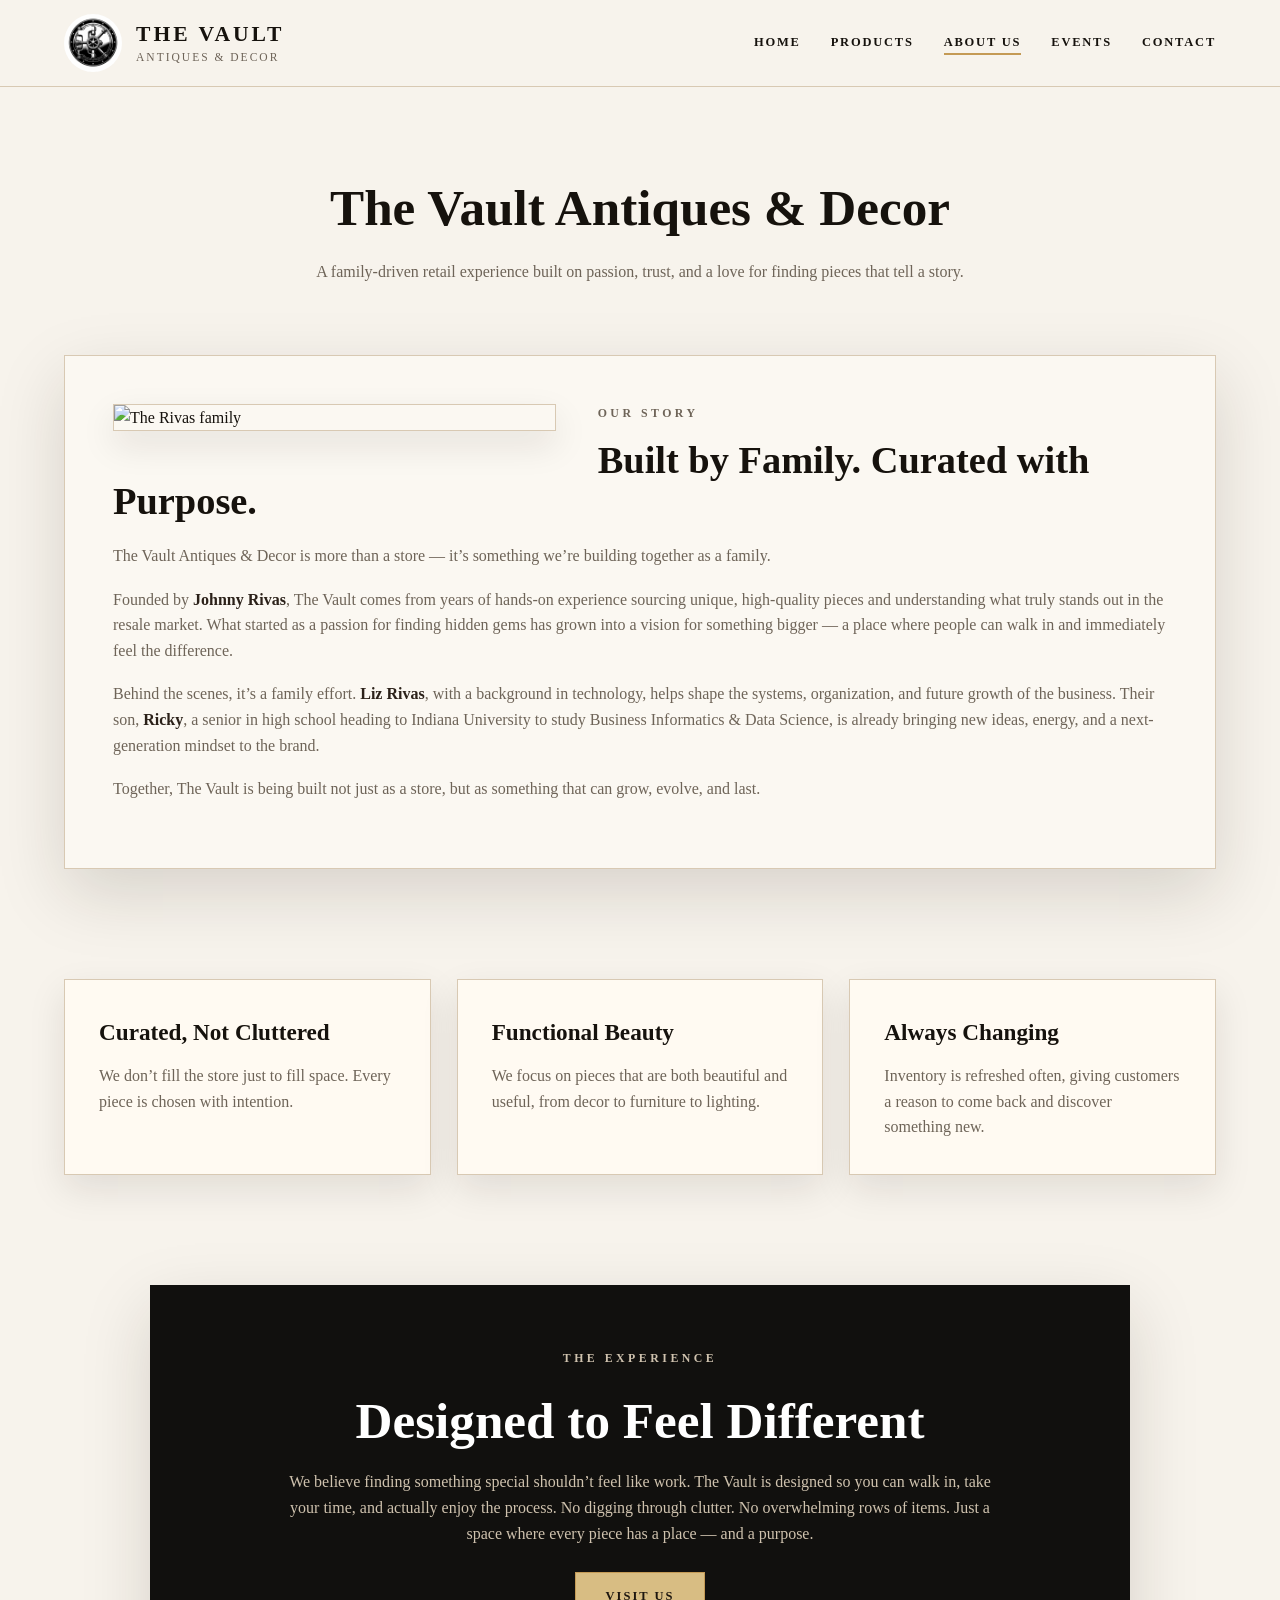
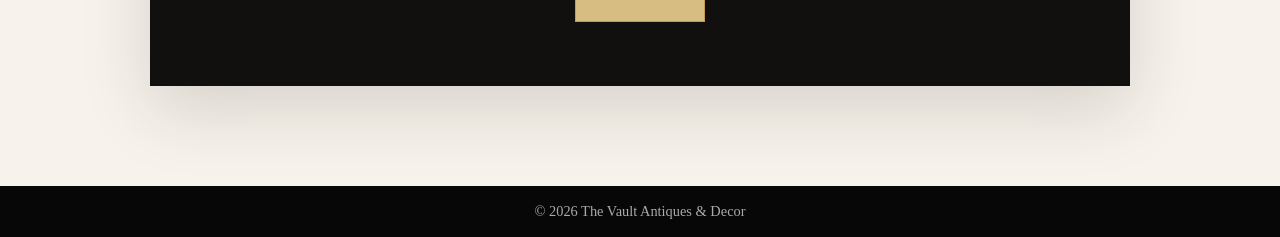
==== about.html @ 6852c33c "Working product filters + UI polish" ====
<!DOCTYPE html>
<html lang="en">

<head>
  <meta charset="UTF-8" />
  <meta name="viewport" content="width=device-width, initial-scale=1.0" />

  <title>About Us | The Vault</title>

  <link rel="stylesheet" href="styles.css" />
</head>

<body>

  <!-- HEADER / NAVIGATION -->
  <header class="site-header">
    <nav class="navbar">

      <a href="index.html" class="brand">
        <img src="images/vault-logo.png" alt="The Vault logo" class="brand-logo" />

        <div class="brand-text">
          <span>The Vault</span>
          <small>Antiques & Decor</small>
        </div>
      </a>

      <ul class="nav-links">
        <li><a href="index.html">Home</a></li>
        <li><a href="products.html">Products</a></li>
        <li><a href="about.html" class="active-link">About Us</a></li>
        <li><a href="events.html">Events</a></li>
        <li><a href="contact.html">Contact</a></li>
      </ul>

    </nav>
  </header>


  <main>

    <!-- ABOUT HERO -->
    <section class="products-hero">
      <h1>The Vault Antiques & Decor</h1>
      <p>
        A family-driven retail experience built on passion, trust, and a love for finding pieces that tell a story.
      </p>
    </section>


    <!-- OUR STORY -->
    <section class="about-story-section">

      <div class="about-story-card">

        <img src="images/about-family.jpg" alt="The Rivas family" class="about-family-photo" />

        <div class="about-story-text">
          <p class="eyebrow">Our Story</p>

          <h2>Built by Family. Curated with Purpose.</h2>

          <p>
            The Vault Antiques & Decor is more than a store — it’s something we’re building together as a family.
          </p>

          <p>
            Founded by <strong>Johnny Rivas</strong>, The Vault comes from years of hands-on experience sourcing unique,
            high-quality pieces and understanding what truly stands out in the resale market. What started as a passion
            for finding hidden gems has grown into a vision for something bigger — a place where people can walk in and
            immediately feel the difference.
          </p>

          <p>
            Behind the scenes, it’s a family effort. <strong>Liz Rivas</strong>, with a background in technology, helps
            shape the systems, organization, and future growth of the business. Their son, <strong>Ricky</strong>, a
            senior in high school heading to Indiana University to study Business Informatics & Data Science, is already
            bringing new ideas, energy, and a next-generation mindset to the brand.
          </p>

          <p>
            Together, The Vault is being built not just as a store, but as something that can grow, evolve, and last.
          </p>
        </div>

      </div>

    </section>


    <!-- WHAT MAKES US DIFFERENT -->
    <section class="about-values-section">

      <div class="about-values-grid">

        <div class="about-value-card">
          <h3>Curated, Not Cluttered</h3>
          <p>We don’t fill the store just to fill space. Every piece is chosen with intention.</p>
        </div>

        <div class="about-value-card">
          <h3>Functional Beauty</h3>
          <p>We focus on pieces that are both beautiful and useful, from decor to furniture to lighting.</p>
        </div>

        <div class="about-value-card">
          <h3>Always Changing</h3>
          <p>Inventory is refreshed often, giving customers a reason to come back and discover something new.</p>
        </div>

      </div>

    </section>


    <!-- EXPERIENCE -->
    <section class="about-experience-section">
      <div class="about-experience-box">
        <p class="eyebrow">The Experience</p>

        <h2>Designed to Feel Different</h2>

        <p>
          We believe finding something special shouldn’t feel like work. The Vault is designed so you can walk in,
          take your time, and actually enjoy the process. No digging through clutter. No overwhelming rows of items.
          Just a space where every piece has a place — and a purpose.
        </p>

        <a href="contact.html" class="secondary-btn">Visit Us</a>
      </div>
    </section>

  </main>


  <!-- FOOTER -->
  <footer class="site-footer">
    <p>&copy; 2026 The Vault Antiques & Decor</p>
  </footer>

</body>

</html>
---- styles.css ----
/* =========================================================
   THE VAULT ANTIQUES & DECOR
   MAIN WEBSITE STYLES

   File name must be:
   styles.css

   Required images:
   - images/hero-antique.jpg
   - images/vault-logo.png
========================================================= */

/* =========================================================
   1. GLOBAL RESET + BASE STYLES
========================================================= */

* {
  box-sizing: border-box;
  margin: 0;
  padding: 0;
}

html {
  scroll-behavior: smooth;
}

body {
  font-family: Georgia, "Times New Roman", serif;
  background: #f7f3ec;
  color: #16120d;
  line-height: 1.6;
}

a {
  color: inherit;
  text-decoration: none;
}

img {
  max-width: 100%;
  display: block;
}

/* =========================================================
   2. COLOR SYSTEM + REUSABLE STYLES
========================================================= */

:root {
  --cream: #f7f3ec;
  --soft-cream: #fbf8f2;
  --warm-white: #fffaf2;
  --dark: #11100e;
  --brown: #2b2119;
  --brown-soft: #3a2a1d;
  --gold: #c49a55;
  --muted-gold: #d8bd83;
  --light-gold: #e6d3a3;
  --border: #d8c9b3;
  --text-muted: #6e6458;
  --shadow-soft: 0 14px 35px rgba(34, 24, 15, 0.10);
  --shadow-luxury: 0 24px 65px rgba(34, 24, 15, 0.15);
  --section-padding: 104px 5%;
}

.eyebrow {
  text-transform: uppercase;
  letter-spacing: 3.5px;
  font-size: 0.74rem;
  color: var(--muted-gold);
  font-weight: 700;
}

.primary-btn,
.secondary-btn {
  display: inline-block;
  border: 1px solid var(--gold);
  background: var(--muted-gold);
  color: #1d160f;
  padding: 14px 30px;
  text-transform: uppercase;
  letter-spacing: 2px;
  font-size: 0.78rem;
  font-weight: 700;
  transition: background 0.25s ease, color 0.25s ease, transform 0.25s ease, box-shadow 0.25s ease;
}

.primary-btn:hover,
.secondary-btn:hover {
  background: transparent;
  color: var(--muted-gold);
  transform: translateY(-2px);
  box-shadow: 0 12px 28px rgba(0, 0, 0, 0.18);
}

/* =========================================================
   3. HEADER / NAVIGATION
========================================================= */

.site-header {
  position: sticky;
  top: 0;
  z-index: 100;
  background: rgba(247, 243, 236, 0.95);
  border-bottom: 1px solid var(--border);
  backdrop-filter: blur(10px);
}

.navbar {
  max-width: 1280px;
  margin: 0 auto;
  padding: 14px 5%;
  display: flex;
  align-items: center;
  justify-content: space-between;
  gap: 28px;
}

.brand {
  display: flex;
  align-items: center;
  gap: 14px;
}

.brand-logo {
  width: 58px;
  height: 58px;
  object-fit: contain;
  border-radius: 50%;
}

.brand-text {
  display: flex;
  flex-direction: column;
  line-height: 1.1;
  text-transform: uppercase;
}

.brand-text span {
  font-size: 1.35rem;
  letter-spacing: 3px;
  font-weight: 700;
}

.brand-text small {
  margin-top: 4px;
  font-size: 0.72rem;
  letter-spacing: 2px;
  color: var(--text-muted);
}

.nav-links {
  display: flex;
  align-items: center;
  gap: 30px;
  list-style: none;
  text-transform: uppercase;
  letter-spacing: 1.8px;
  font-size: 0.78rem;
  font-weight: 700;
}

.nav-links a {
  position: relative;
  padding-bottom: 6px;
}

.nav-links a::after {
  content: "";
  position: absolute;
  left: 0;
  bottom: 0;
  width: 0%;
  height: 2px;
  background: var(--gold);
  transition: width 0.25s ease;
}

.nav-links a:hover::after,
.nav-links .active-link::after {
  width: 100%;
}

/* =========================================================
   4. HERO / FRONT BANNER
========================================================= */

.hero {
  min-height: 640px;
  display: flex;
  align-items: center;
  justify-content: center;
  padding: 92px 6%;
  position: relative;
  text-align: center;
  overflow: hidden;
  background-image: url("images/hero-antique.jpg");
  background-size: cover;
  background-position: center;
}

.hero::before {
  content: "";
  position: absolute;
  inset: 0;
  background: radial-gradient(circle at center, rgba(0, 0, 0, 0.04), rgba(0, 0, 0, 0.22));
  pointer-events: none;
}

.hero::after {
  content: "";
  position: absolute;
  inset: -12px;
  background-image: inherit;
  background-size: cover;
  background-position: center;
  z-index: -1;
  animation: luxuryHeroZoom 18s ease-in-out infinite alternate;
}

.hero-content {
  position: relative;
  z-index: 2;
  max-width: 900px;
  margin: 0 auto;
  padding: 24px;
  animation: fadeUp 0.85s ease both;
}

.hero-title {
  text-align: center;
  color: #fff;
  line-height: 1;
  margin: 14px 0 0;
}

.hero-title .line1 {
  display: block;
  font-size: clamp(4rem, 8vw, 7.2rem);
  font-weight: 700;
  letter-spacing: -2px;
  text-shadow: 0 8px 30px rgba(0, 0, 0, 0.68);
}

.hero-title .line2 {
  display: block;
  margin-top: 10px;
  color: var(--light-gold);
  font-size: clamp(1.2rem, 2.4vw, 2rem);
  font-weight: 400;
  letter-spacing: 7px;
  text-transform: uppercase;
  white-space: nowrap;
  text-shadow: 0 6px 22px rgba(0, 0, 0, 0.65);
}

.lux-divider {
  width: 155px;
  margin: 22px auto 24px;
}

.lux-divider span {
  display: block;
  height: 2px;
  background: linear-gradient(to right, transparent, var(--gold), transparent);
}

.gold-divider {
  display: none;
}

.hero-location {
  display: inline-flex;
  align-items: center;
  justify-content: center;
  gap: 14px;
  margin-bottom: 18px;
  color: #fff;
  text-transform: uppercase;
  letter-spacing: 3px;
  text-shadow: 0 4px 18px rgba(0, 0, 0, 0.65);
}

.location-icon {
  color: var(--muted-gold);
  font-size: 1.7rem;
}

.hero-location strong {
  display: block;
  font-size: 1.02rem;
}

.hero-location p {
  color: var(--muted-gold);
  font-size: 0.84rem;
  margin-top: 2px;
}

.hero-text {
  max-width: 720px;
  margin: 18px auto 30px;
  color: #fff;
  font-size: 1.1rem;
  text-shadow: 0 4px 18px rgba(0, 0, 0, 0.72);
}
/* =========================================================
   HERO LOCATION (CLICKABLE)
========================================================= */

.hero-location {
  display: flex;
  align-items: center;
  justify-content: center;
  gap: 14px;
  margin-top: 18px;
  text-decoration: none;
}

.hero-location .pin {
  font-size: 1.6rem;
  transition: transform 0.25s ease;
}

.location-top {
  font-size: 0.8rem;
  letter-spacing: 3px;
  text-transform: uppercase;
  color: #fff;
}

.location-bottom {
  font-size: 1rem;
  letter-spacing: 3px;
  color: var(--gold);
}

/* subtle premium hover */
.hero-location:hover .pin {
  transform: scale(1.15);
}

.hero-location:hover .location-bottom {
  color: #fff;
}
/* =========================================================
   5. HOMEPAGE CATEGORY STRIP
========================================================= */

.category-strip {
  max-width: 1180px;
  margin: -70px auto 60px;
  position: relative;
  z-index: 5;
  padding: 0 5%;
  display: grid;
  grid-template-columns: repeat(4, 1fr);
  gap: 16px;
}

.category-tile {
  min-height: 94px;
  padding: 18px;
  background: rgba(251, 248, 242, 0.98);
  border: 1px solid var(--border);
  box-shadow: var(--shadow-luxury);
  display: flex;
  align-items: center;
  justify-content: center;
  transition: transform 0.25s ease, box-shadow 0.25s ease, border-color 0.25s ease;
}

.category-tile:hover {
  transform: translateY(-5px);
  box-shadow: 0 30px 70px rgba(34, 24, 15, 0.18);
  border-color: var(--gold);
}

.category-tile span {
  color: var(--brown);
  text-transform: none;
  letter-spacing: 1.2px;
  font-size: 0.98rem;
  font-weight: 700;
  text-align: center;
}

/* =========================================================
   6. SECTION HEADINGS
========================================================= */

.section-heading {
  max-width: 820px;
  margin: 0 auto 46px;
  text-align: center;
}

.section-heading h2 {
  font-size: clamp(2rem, 3vw, 3rem);
  line-height: 1.1;
  margin: 14px 0;
  white-space: nowrap;
}

.subscribe-box h2 {
  font-size: clamp(2.2rem, 4vw, 3.6rem);
  line-height: 1.05;
  margin: 14px 0;
}

.section-heading > p,
.event-card > p,
.subscribe-box > p {
  color: var(--text-muted);
  font-size: 1rem;
}

.mini-divider {
  display: flex;
  align-items: center;
  justify-content: center;
  gap: 18px;
  margin-bottom: 8px;
}

.mini-divider span {
  width: 48px;
  height: 1px;
  background: var(--gold);
}

.mini-divider p {
  text-transform: uppercase;
  letter-spacing: 5px;
  font-size: 0.95rem;
  font-weight: 700;
}

/* =========================================================
   7. HOMEPAGE NEW THIS WEEK CAROUSEL
========================================================= */

.carousel-section {
  padding: 140px 5% 120px;
  background: linear-gradient(180deg, #fff 0%, var(--soft-cream) 100%);
}

.carousel-shell {
  max-width: 1240px;
  margin: 0 auto;
  display: grid;
  grid-template-columns: 54px minmax(0, 1fr) 54px;
  align-items: center;
  gap: 22px;
}

.carousel-window {
  overflow: hidden;
}

.carousel-track {
  display: flex;
  gap: 24px;
  transition: transform 0.45s ease;
}

.product-card {
  min-width: calc((100% - 48px) / 3);
  display: grid;
  grid-template-columns: 46% 54%;
  background: var(--soft-cream);
  border: 1px solid var(--border);
  box-shadow: var(--shadow-soft);
  overflow: hidden;
  transition: transform 0.25s ease, box-shadow 0.25s ease, border-color 0.25s ease;
}

.product-card:hover {
  transform: translateY(-5px);
  box-shadow: var(--shadow-luxury);
  border-color: var(--gold);
}

.product-image {
  position: relative;
  min-height: 215px;
  background: #e7ded0;
  overflow: hidden;
}

.product-image img {
  width: 100%;
  height: 100%;
  object-fit: cover;
  transition: transform 0.45s ease;
}

.product-card:hover .product-image img {
  transform: scale(1.045);
}

.status-pill {
  position: absolute;
  top: 12px;
  left: 12px;
  background: var(--dark);
  color: #fff;
  padding: 5px 9px;
  font-size: 0.64rem;
  text-transform: uppercase;
  letter-spacing: 1.2px;
}

.status-pill.sold {
  background: #7d1f1f;
}

.product-info {
  padding: 22px;
  display: flex;
  flex-direction: column;
  justify-content: center;
}

.product-category {
  color: var(--gold);
  text-transform: uppercase;
  letter-spacing: 2.2px;
  font-size: 0.68rem;
  font-weight: 700;
  margin-bottom: 8px;
}

.product-info h3 {
  font-size: 1.35rem;
  line-height: 1.18;
  margin-bottom: 8px;
}

.product-date {
  color: var(--text-muted);
  font-size: 0.86rem;
  margin-bottom: 14px;
}

.product-price {
  font-size: 1.06rem;
  font-weight: 700;
}

.carousel-arrow {
  width: 54px;
  height: 54px;
  border-radius: 50%;
  border: 1px solid var(--brown);
  background: var(--brown);
  color: #fff;
  font-size: 1.4rem;
  cursor: pointer;
  transition: background 0.25s ease, color 0.25s ease, transform 0.25s ease;
}

.carousel-arrow:hover {
  background: transparent;
  color: var(--brown);
  transform: scale(1.04);
}

.carousel-dots {
  margin-top: 28px;
  display: flex;
  justify-content: center;
  gap: 10px;
}

.carousel-dot {
  width: 10px;
  height: 10px;
  border: 1px solid var(--brown);
  border-radius: 50%;
  background: transparent;
  cursor: pointer;
}

.carousel-dot.active {
  background: var(--brown);
}

/* =========================================================
   8. EVENTS SECTION
========================================================= */

.events-section {
  padding: 90px 5%;
  background: var(--cream);
}

.event-card {
  max-width: 1280px;
  margin: 0 auto;
  padding: 72px 8%;
  background: var(--soft-cream);
  border: 1px solid var(--border);
  box-shadow: var(--shadow-luxury);
  text-align: center;
}

.event-card h2 {
  max-width: none;
  margin: 16px auto 20px;
  font-size: clamp(2.4rem, 3.4vw, 4rem);
  line-height: 1.05;
  letter-spacing: -1px;
  white-space: nowrap;
}

.event-card p {
  max-width: 680px;
  margin: 0 auto;
  color: var(--text-muted);
  font-size: 1.05rem;
}

.event-card .secondary-btn {
  margin-top: 34px;
}

/* =========================================================
   9. SUBSCRIBE SECTION
========================================================= */

.subscribe-section {
  padding: 70px 5% 30px;
  background: var(--dark);
  color: #fff;
  text-align: center;
}

.subscribe-box {
  max-width: 900px;
  margin: 0 auto;
}

.subscribe-box .eyebrow,
.subscribe-box p {
  color: #cfc2ae;
}

.signup-form {
  margin-top: 24px;
  display: flex;
  justify-content: center;
  gap: 12px;
}

.signup-form input {
  min-width: 300px;
  padding: 15px 16px;
  border: 1px solid #fff;
  background: transparent;
  color: #fff;
  font-size: 1rem;
}

.signup-form input::placeholder {
  color: #cfc2ae;
}

.signup-form button {
  border: 1px solid #fff;
  background: #fff;
  color: var(--dark);
  padding: 15px 22px;
  text-transform: uppercase;
  letter-spacing: 1.5px;
  font-weight: 700;
  cursor: pointer;
  transition: background 0.25s ease, color 0.25s ease, transform 0.25s ease;
}

.signup-form button:hover {
  background: transparent;
  color: #fff;
  transform: translateY(-2px);
}

/* =========================================================
   10. SOCIAL FOLLOW SECTION
========================================================= */

.social-follow {
  margin-top: 28px;
  padding-top: 16px;
}

.social-label {
  text-transform: uppercase;
  letter-spacing: 3px;
  font-size: 0.75rem;
  color: #cfc2ae;
  margin-bottom: 12px;
}

.social-links {
  display: flex;
  justify-content: center;
  gap: 28px;
}

.social-links a {
  width: 44px;
  height: 44px;
  border: 1px solid rgba(255,255,255,0.2);
  border-radius: 50%;
  display: flex;
  align-items: center;
  justify-content: center;
  color: #fff;
  font-size: 1.1rem;
  transition: all 0.3s ease;
}

.social-links a:hover {
  border-color: var(--gold);
  color: var(--muted-gold);
  transform: translateY(-3px);
  box-shadow: 0 8px 20px rgba(0,0,0,0.3);
}

/* =========================================================
   11. FOOTER
========================================================= */

.site-footer {
  padding: 14px 5%;
  background: #070707;
  color: #aaa;
  text-align: center;
  font-size: 0.9rem;
}

/* =========================================================
   12. CONTACT PAGE
========================================================= */

.contact-section {
  max-width: 800px;
  margin: 0 auto;
  padding: 100px 5%;
  text-align: center;
}

.contact-section h1 {
  margin-bottom: 20px;
}

/* =========================================================
   13. PRODUCTS PAGE - HERO
========================================================= */

.products-hero {
  max-width: 1100px;
  margin: 0 auto;
  padding: 80px 5% 30px;
  text-align: center;
}

.products-hero h1 {
  font-size: clamp(2.8rem, 4vw, 4.5rem);
}

.products-hero p {
  color: var(--text-muted);
  margin-top: 10px;
}

/* =========================================================
   14. PRODUCTS PAGE - SIDEBAR + RESULTS LAYOUT
========================================================= */

.products-shop-layout {
  max-width: 1320px;
  margin: 0 auto;
  padding: 34px 5% 105px;
  display: grid;
  grid-template-columns: 280px minmax(0, 1fr);
  gap: 58px;
  align-items: start;
}

.products-sidebar {
  position: sticky;
  top: 116px;
}

.filter-panel {
  background: var(--soft-cream);
  border: 1px solid var(--border);
  border-top: 4px solid var(--gold);
  box-shadow: var(--shadow-soft);
  padding: 30px 30px 34px;
}

.filter-panel h2 {
  font-size: 1.6rem;
  letter-spacing: -0.5px;
  margin-bottom: 30px;
}

.filter-group {
  border-top: 1px solid var(--border);
  padding-top: 24px;
  margin-top: 24px;
  display: flex;
  flex-direction: column;
  gap: 11px;
}

.filter-group:first-of-type {
  border-top: none;
  padding-top: 0;
  margin-top: 0;
}

.filter-group h3 {
  font-size: 0.82rem;
  text-transform: uppercase;
  letter-spacing: 2px;
  margin-bottom: 14px;
  color: var(--gold);
}

.checkbox-list {
  display: flex;
  flex-direction: column;
  gap: 10px;
}

.filter-group label {
  font-size: 0.92rem;
  line-height: 1.35;
  color: var(--brown);
  cursor: pointer;
  display: flex;
  align-items: center;
  gap: 9px;
  padding: 3px 0;
  transition: color 0.2s ease, transform 0.2s ease;
}

.filter-group label:hover {
  color: var(--gold);
  transform: translateX(3px);
}

.filter-group input[type="checkbox"] {
  accent-color: var(--brown);
}

.products-results-header {
  margin-bottom: 34px;
}

.products-results-header h2 {
  font-size: clamp(2rem, 3vw, 3.2rem);
  line-height: 1.05;
}

/* =========================================================
   15. PRODUCTS PAGE - CATALOG CARDS
========================================================= */

.products-results .products-grid {
  max-width: none;
  margin: 0;
  padding: 0;
  display: grid;
  grid-template-columns: repeat(3, minmax(0, 1fr));
  gap: 30px;
  align-items: start;
}

.catalog-card {
  background: var(--warm-white);
  border: 1px solid var(--border);
  box-shadow: var(--shadow-soft);
  overflow: hidden;
  height: auto;
  min-height: 0;
  align-self: start;
  transition: transform 0.25s ease, box-shadow 0.25s ease, border-color 0.25s ease;
}

.catalog-card:hover {
  transform: translateY(-5px);
  box-shadow: var(--shadow-luxury);
  border-color: var(--gold);
}

.catalog-card img {
  width: 100%;
  aspect-ratio: 1 / 1;
  height: auto;
  object-fit: cover;
}

.catalog-card-content {
  padding: 18px 20px 20px;
}

.catalog-category {
  color: var(--gold);
  text-transform: uppercase;
  letter-spacing: 2px;
  font-size: 0.68rem;
  font-weight: 700;
  margin-bottom: 8px;
}

.catalog-card h3 {
  font-size: 1.2rem;
  line-height: 1.15;
  margin-bottom: 8px;
}

.catalog-condition {
  color: var(--text-muted);
  font-size: 0.88rem;
  margin-bottom: 6px;
}

.catalog-price {
  margin-top: 6px;
  font-size: 1rem;
  font-weight: 700;
}

/* =========================================================
   16. PRODUCTS PAGE - PAGINATION
========================================================= */

.product-pagination {
  margin-top: 52px;
  margin-bottom: 10px;
  display: flex;
  justify-content: center;
  align-items: center;
  gap: 10px;
}

.pagination-btn,
.pagination-number {
  border: 1px solid var(--border);
  background: var(--soft-cream);
  color: var(--brown);
  padding: 11px 15px;
  cursor: pointer;
  font-size: 0.78rem;
  letter-spacing: 1px;
  text-transform: uppercase;
  transition: 0.25s ease;
}

.pagination-number {
  min-width: 42px;
}

.pagination-btn:hover,
.pagination-number:hover,
.pagination-number.active {
  background: var(--brown);
  color: #fff;
  border-color: var(--brown);
}

/* =========================================================
   17. ANIMATIONS
========================================================= */

@keyframes fadeUp {
  from {
    opacity: 0;
    transform: translateY(18px);
  }
  to {
    opacity: 1;
    transform: translateY(0);
  }
}

@keyframes luxuryHeroZoom {
  from {
    transform: scale(1);
  }
  to {
    transform: scale(1.035);
  }
}

/* =========================================================
   18. RESPONSIVE DESIGN
========================================================= */

@media (max-width: 1050px) {
  .product-card {
    min-width: calc((100% - 24px) / 2);
  }

  .nav-links {
    gap: 20px;
  }

  .products-results .products-grid {
    grid-template-columns: repeat(2, minmax(0, 1fr));
  }
}

@media (max-width: 900px) {
  .products-shop-layout {
    grid-template-columns: 1fr;
  }

  .products-sidebar {
    position: static;
  }
}

@media (max-width: 820px) {
  .navbar {
    flex-direction: column;
  }

  .nav-links {
    justify-content: center;
    flex-wrap: wrap;
  }

  .hero {
    min-height: 580px;
    padding: 76px 5%;
  }

  .hero-title .line1 {
    font-size: clamp(3.4rem, 11vw, 5.5rem);
  }

  .hero-title .line2 {
    font-size: clamp(1rem, 3.2vw, 1.5rem);
    letter-spacing: 4px;
  }

  .category-strip {
    grid-template-columns: repeat(2, 1fr);
    margin-top: -38px;
  }

  .carousel-shell {
    grid-template-columns: 1fr;
  }

  .carousel-arrow {
    margin: 0 auto;
  }

  .product-card {
    min-width: 100%;
  }

  .signup-form {
    flex-direction: column;
  }

  .signup-form input,
  .signup-form button {
    width: 100%;
  }

  .event-card h2,
  .event-card p {
    padding: 0 28px;
  }
}

@media (max-width: 620px) {
  .products-results .products-grid {
    grid-template-columns: 1fr;
  }
}

@media (max-width: 560px) {
  .brand-text span {
    font-size: 1.05rem;
  }

  .brand-logo {
    width: 48px;
    height: 48px;
  }

  .hero {
    min-height: 540px;
  }

  .hero-title .line1 {
    font-size: clamp(3rem, 15vw, 4.4rem);
    letter-spacing: -1px;
  }

  .hero-title .line2 {
    font-size: 0.98rem;
    letter-spacing: 2.8px;
  }

  .hero-location {
    flex-direction: column;
    gap: 6px;
  }

  .category-strip {
    grid-template-columns: 1fr;
  }

  .product-card {
    grid-template-columns: 1fr;
  }

  .product-image {
    min-height: 230px;
  }
}/* =========================================================
   PRODUCTS PAGE FINAL POLISH
========================================================= */

.products-results .products-grid {
  flex: 0 0 auto;
  align-items: start;
}

.catalog-link {
  color: inherit;
  text-decoration: none;
  display: block;
}

.catalog-card {
  cursor: pointer;
}

.catalog-card img {
  aspect-ratio: 4 / 3;
  height: auto;
  object-fit: cover;
  transition: transform 0.4s ease;
}

.catalog-card:hover {
  transform: translateY(-6px) scale(1.01);
}

.catalog-card:hover img {
  transform: scale(1.05);
}

.catalog-card-content {
  padding: 14px 18px 16px;
}

.catalog-card h3 {
  font-size: 1.1rem;
  line-height: 1.12;
  margin-bottom: 6px;
}

.catalog-category {
  font-size: 0.62rem;
  margin-bottom: 6px;
}

.catalog-condition {
  font-size: 0.82rem;
  margin-bottom: 4px;
}

.catalog-price {
  font-size: 0.95rem;
  margin-top: 4px;
}

.products-shop-layout {
  padding-bottom: 40px;
}

.product-pagination {
  margin: 20px auto 80px;
}

.results-count {
  font-size: 0.85rem;
  color: var(--text-muted);
  margin-top: 10px;
}

.filter-group label:has(input:checked) {
  color: var(--gold);
  font-weight: 700;
}
/* =========================================================
   CONTACT PAGE
========================================================= */

.contact-grid {
  display: grid;
  grid-template-columns: 1fr 1fr;
  gap: 60px;
  max-width: 1000px;
  margin: 0 auto;
}

.contact-info h2,
.contact-form h2 {
  margin-bottom: 20px;
}

.contact-info p {
  margin-bottom: 20px;
  line-height: 1.5;
}

.contact-form form {
  display: flex;
  flex-direction: column;
  gap: 14px;
}

.contact-form input,
.contact-form textarea {
  padding: 14px;
  border: 1px solid var(--border);
  font-family: inherit;
}

.contact-form button {
  padding: 14px;
  border: none;
  background: var(--brown);
  color: #fff;
  cursor: pointer;
  text-transform: uppercase;
  letter-spacing: 1px;
}

.contact-form button:hover {
  background: #000;
}

@media (max-width: 800px) {
  .contact-grid {
    grid-template-columns: 1fr;
  }
}
/* =========================================================
   ABOUT PAGE
========================================================= */

.about-story-section {
  padding: 40px 5% 90px;
}

.about-story-card {
  max-width: 1180px;
  margin: 0 auto;
  background: var(--soft-cream);
  border: 1px solid var(--border);
  box-shadow: var(--shadow-luxury);
  padding: 48px;
  overflow: hidden;
}

.about-family-photo {
  width: 42%;
  max-width: 460px;
  float: left;
  margin: 0 42px 24px 0;
  border: 1px solid var(--border);
  box-shadow: var(--shadow-soft);
}

.about-story-text h2 {
  font-size: clamp(2rem, 3vw, 3.4rem);
  line-height: 1.05;
  margin: 14px 0 22px;
}

.about-story-text p {
  color: var(--text-muted);
  margin-bottom: 18px;
}

.about-story-text strong {
  color: var(--brown);
}

.about-values-section {
  padding: 20px 5% 90px;
}

.about-values-grid {
  max-width: 1180px;
  margin: 0 auto;
  display: grid;
  grid-template-columns: repeat(3, 1fr);
  gap: 26px;
}

.about-value-card {
  background: var(--warm-white);
  border: 1px solid var(--border);
  box-shadow: var(--shadow-soft);
  padding: 34px;
}

.about-value-card h3 {
  font-size: 1.45rem;
  margin-bottom: 12px;
}

.about-value-card p {
  color: var(--text-muted);
}

.about-experience-section {
  padding: 20px 5% 100px;
}

.about-experience-box {
  max-width: 980px;
  margin: 0 auto;
  padding: 64px 7%;
  background: var(--dark);
  color: #fff;
  text-align: center;
  box-shadow: var(--shadow-luxury);
}

.about-experience-box p {
  color: #cfc2ae;
  max-width: 720px;
  margin: 0 auto 26px;
}

.about-experience-box h2 {
  font-size: clamp(2.2rem, 4vw, 3.8rem);
  line-height: 1.05;
  margin: 14px 0 22px;
}

/* ABOUT PAGE MOBILE */
@media (max-width: 820px) {
  .about-family-photo {
    float: none;
    width: 100%;
    max-width: none;
    margin: 0 0 28px;
  }

  .about-story-card {
    padding: 30px;
  }

  .about-values-grid {
    grid-template-columns: 1fr;
  }
}
/* =========================================================
   EVENTS PAGE
========================================================= */

.events-page-hero {
  position: relative;
  overflow: hidden;
  padding: 115px 5% 105px;
  text-align: center;
  background: var(--dark);
  color: #fff;
}

/* Subtle premium balloon-style background */
.events-page-hero::before {
  content: "";
  position: absolute;
  inset: 0;

  background:
    radial-gradient(circle at 20% 30%, rgba(212,175,55,0.25) 0 50px, transparent 51px),
    radial-gradient(circle at 35% 65%, rgba(255,255,255,0.18) 0 65px, transparent 66px),
    radial-gradient(circle at 75% 35%, rgba(212,175,55,0.22) 0 55px, transparent 56px),
    radial-gradient(circle at 85% 70%, rgba(255,255,255,0.12) 0 70px, transparent 71px);

  opacity: 0.6;
}
.events-page-hero::after {
  content: "";
  position: absolute;
  inset: 0;
  background: linear-gradient(rgba(17,16,14,0.25), rgba(17,16,14,0.72));
}

.events-hero-content {
  position: relative;
  z-index: 2;
  max-width: 820px;
  margin: 0 auto;
}

.events-hero-content h1 {
  font-size: clamp(3.2rem, 7vw, 6.8rem);
  line-height: 0.95;
  margin: 14px 0;
}

.events-hero-date {
  color: var(--muted-gold);
  text-transform: uppercase;
  letter-spacing: 4px;
  font-weight: 700;
  margin-bottom: 18px;
}

.events-hero-content > p:last-child {
  color: #d8d0c4;
  max-width: 650px;
  margin: 0 auto;
}


/* FEATURED EVENT */

.featured-event-section {
  padding: 90px 5%;
}

.featured-event-card {
  max-width: 1180px;
  margin: 0 auto;
  padding: 56px;
  background: var(--soft-cream);
  border: 1px solid var(--border);
  box-shadow: var(--shadow-luxury);

  display: grid;
  grid-template-columns: 1.3fr 0.7fr;
  gap: 54px;
  align-items: center;
}

.featured-event-card h2 {
  font-size: clamp(2.4rem, 4vw, 4.4rem);
  line-height: 1.05;
  margin: 12px 0 22px;
}

.featured-event-card p {
  color: var(--text-muted);
}

.event-details-box {
  border-left: 1px solid var(--border);
  padding-left: 34px;
}

.event-details-box p {
  margin-bottom: 22px;
}

.event-details-box strong {
  color: var(--brown);
  text-transform: uppercase;
  letter-spacing: 2px;
  font-size: 0.78rem;
}


/* UPCOMING EVENTS */

.upcoming-events-section {
  padding: 40px 5% 90px;
}

.events-grid {
  max-width: 1180px;
  margin: 0 auto;

  display: grid;
  grid-template-columns: repeat(4, 1fr);
  gap: 24px;
}

.event-preview-card {
  background: var(--warm-white);
  border: 1px solid var(--border);
  box-shadow: var(--shadow-soft);
  padding: 30px;
  min-height: 260px;

  transition:
    transform 0.25s ease,
    box-shadow 0.25s ease,
    border-color 0.25s ease;
}

.event-preview-card:hover {
  transform: translateY(-5px);
  box-shadow: var(--shadow-luxury);
  border-color: var(--gold);
}

.event-tag {
  color: var(--gold);
  text-transform: uppercase;
  letter-spacing: 2px;
  font-size: 0.68rem;
  font-weight: 700;
  margin-bottom: 14px;
}

.event-preview-card h3 {
  font-size: 1.35rem;
  line-height: 1.18;
  margin-bottom: 14px;
}

.event-preview-card p {
  color: var(--text-muted);
}


/* EVENTS CTA */

.events-cta-section {
  padding: 20px 5% 100px;
}

.events-cta-box {
  max-width: 980px;
  margin: 0 auto;
  padding: 64px 7%;
  background: var(--dark);
  color: #fff;
  text-align: center;
  box-shadow: var(--shadow-luxury);
}

.events-cta-box h2 {
  font-size: clamp(2.2rem, 4vw, 3.8rem);
  line-height: 1.05;
  margin: 14px 0 22px;
}

.events-cta-box p {
  color: #cfc2ae;
  max-width: 700px;
  margin: 0 auto 28px;
}


/* EVENTS PAGE MOBILE */

@media (max-width: 1000px) {
  .events-grid {
    grid-template-columns: repeat(2, 1fr);
  }

  .featured-event-card {
    grid-template-columns: 1fr;
  }

  .event-details-box {
    border-left: none;
    border-top: 1px solid var(--border);
    padding-left: 0;
    padding-top: 28px;
  }
}

@media (max-width: 620px) {
  .events-grid {
    grid-template-columns: 1fr;
  }

  .featured-event-card {
    padding: 34px;
  }

  .events-page-hero {
    padding: 90px 5%;
  }
}/* =========================================================
   CONTACT PAGE SUBSCRIBE (LIGHT / LUXURY STYLE)
========================================================= */

.contact-subscribe {
  padding: 80px 20px 90px;
  background-color: #f8f6f2;
  text-align: center;
}

.contact-subscribe-inner {
  max-width: 520px;
  margin: 0 auto;
}

.contact-subscribe h2 {
  font-size: 1.8rem;
  margin: 10px 0 14px;
}

.contact-subscribe-text {
  font-size: 0.95rem;
  color: var(--text-muted);
  margin-bottom: 24px;
}

.contact-subscribe-form {
  display: flex;
  justify-content: center;
  gap: 10px;
}

.contact-subscribe-form input {
  padding: 12px 14px;
  width: 240px;
  border: 1px solid var(--border);
  font-family: inherit;
}

.contact-subscribe-form button {
  padding: 12px 20px;
  background: black;
  color: white;
  border: none;
  cursor: pointer;
  transition: 0.3s ease;
}

.contact-subscribe-form button:hover {
  background: var(--gold);
}
/* =========================================================
   EVENTS PAGE FINAL LUXURY UPGRADES
========================================================= */

/* Subtle floating balloon movement */
.events-page-hero::before {
  animation: subtleBalloonFloat 10s ease-in-out infinite alternate;
}

/* Thin luxury divider under Grand Opening */
.events-hero-content h1::after {
  content: "";
  display: block;
  width: 140px;
  height: 2px;
  margin: 24px auto 0;
  background: linear-gradient(to right, transparent, var(--gold), transparent);
}

/* More premium featured event card hover */
.featured-event-card {
  transition: transform 0.3s ease, box-shadow 0.3s ease;
}

.featured-event-card:hover {
  transform: translateY(-4px);
  box-shadow: 0 30px 75px rgba(34, 24, 15, 0.18);
}

/* Softer upcoming event card feel */
.event-preview-card {
  position: relative;
  overflow: hidden;
}

.event-preview-card::before {
  content: "";
  position: absolute;
  top: 0;
  left: 0;
  width: 100%;
  height: 4px;
  background: var(--gold);
  opacity: 0.75;
}

.event-preview-card:hover {
  transform: translateY(-6px);
}

/* CTA button polish */
.events-cta-box .secondary-btn {
  margin-top: 10px;
}

/* Balloon floating animation */
@keyframes subtleBalloonFloat {
  from {
    transform: translateY(0);
  }

  to {
    transform: translateY(-14px);
  }
}
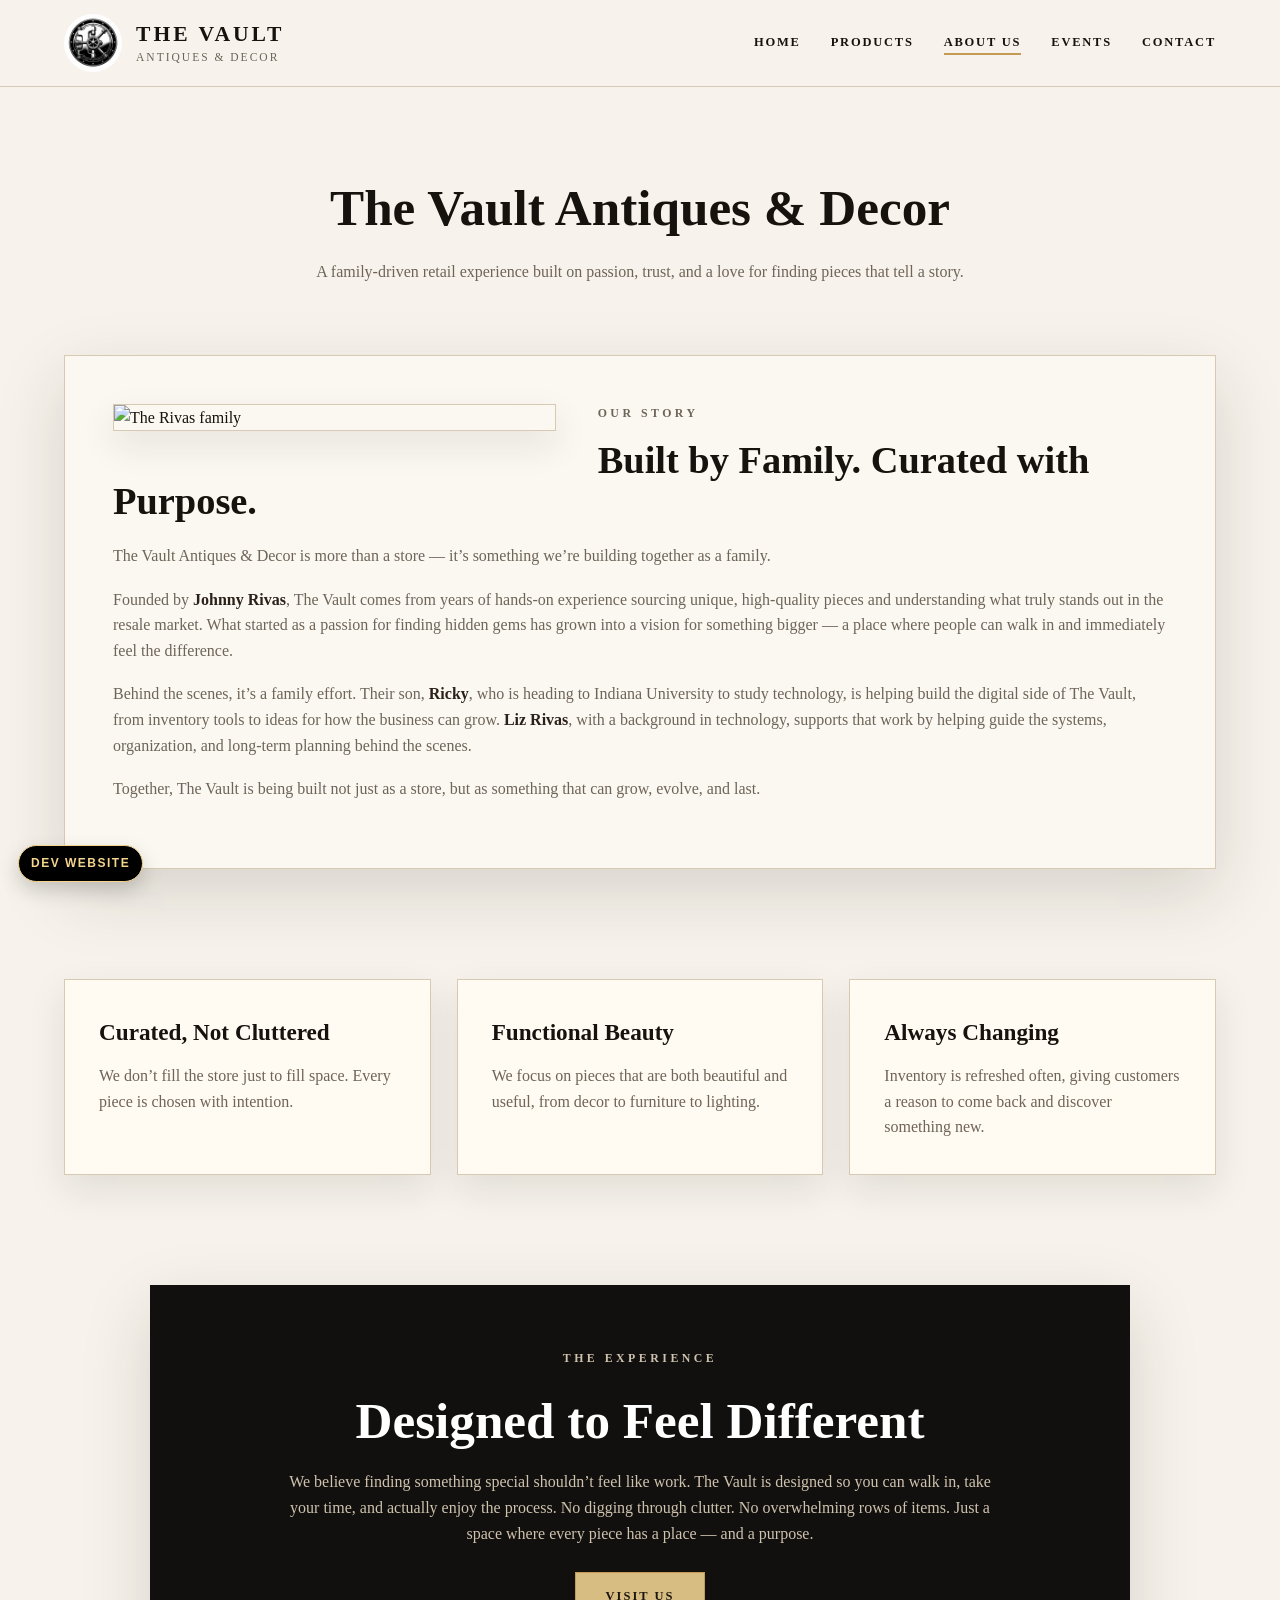
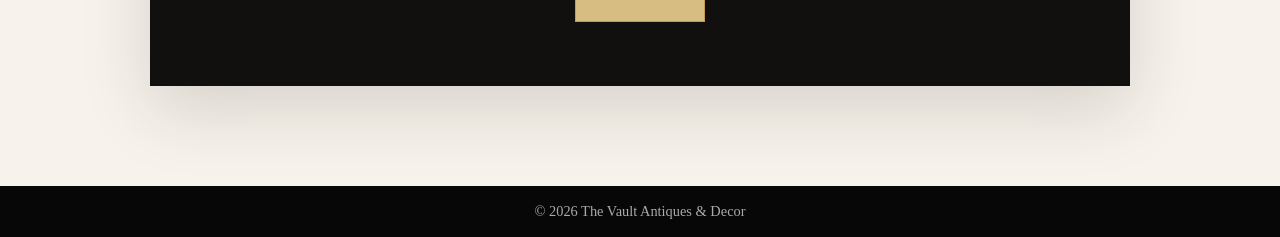
==== commit a20a0ed1: "Disable public forms until integrations are ready" ====
--- a/about.html
+++ b/about.html
@@ -72,10 +72,10 @@
           </p>
 
           <p>
-            Behind the scenes, it’s a family effort. <strong>Liz Rivas</strong>, with a background in technology, helps
-            shape the systems, organization, and future growth of the business. Their son, <strong>Ricky</strong>, a
-            senior in high school heading to Indiana University to study Business Informatics & Data Science, is already
-            bringing new ideas, energy, and a next-generation mindset to the brand.
+            Behind the scenes, it’s a family effort. Their son, <strong>Ricky</strong>, who is heading to Indiana
+            University to study technology, is helping build the digital side of The Vault, from inventory tools to
+            ideas for how the business can grow. <strong>Liz Rivas</strong>, with a background in technology, supports
+            that work by helping guide the systems, organization, and long-term planning behind the scenes.
           </p>
 
           <p>
@@ -140,4 +140,4 @@
 
 </body>
 
-</html>+</html>
--- a/styles.css
+++ b/styles.css
@@ -683,6 +683,38 @@
   transform: translateY(-2px);
 }
 
+.form-coming-soon {
+  margin-top: 14px;
+  color: var(--muted-gold);
+  font-size: 0.9rem;
+  font-weight: 700;
+  letter-spacing: 1.5px;
+  text-transform: uppercase;
+}
+
+.contact-form-note {
+  color: var(--text-muted);
+  letter-spacing: 0;
+  text-transform: none;
+}
+
+.signup-form input:disabled,
+.signup-form button:disabled,
+.contact-form input:disabled,
+.contact-form textarea:disabled,
+.contact-form button:disabled,
+.contact-subscribe-form input:disabled,
+.contact-subscribe-form button:disabled {
+  cursor: not-allowed;
+  opacity: 0.62;
+}
+
+.signup-form button:disabled:hover,
+.contact-form button:disabled:hover,
+.contact-subscribe-form button:disabled:hover {
+  transform: none;
+}
+
 /* =========================================================
    10. SOCIAL FOLLOW SECTION
 ========================================================= */
@@ -898,9 +930,10 @@
 
 .catalog-card img {
   width: 100%;
-  aspect-ratio: 1 / 1;
-  height: auto;
-  object-fit: cover;
+  height: 260px;
+  object-fit: contain;
+  object-position: center;
+  background: #fffaf2;
 }
 
 .catalog-card-content {
@@ -933,7 +966,26 @@
   font-size: 1rem;
   font-weight: 700;
 }
-
+.catalog-card {
+  display: flex;
+  flex-direction: column;
+  height: 100%;
+}
+
+.catalog-card img {
+  width: 100%;
+  height: 260px;
+  object-fit: contain;
+  object-position: center;
+  background: #fffaf2;
+  padding: 10px;
+}
+
+.catalog-card-content {
+  display: flex;
+  flex-direction: column;
+  flex-grow: 1;
+}
 /* =========================================================
    16. PRODUCTS PAGE - PAGINATION
 ========================================================= */
@@ -1648,11 +1700,36 @@
    EVENTS PAGE FINAL LUXURY UPGRADES
 ========================================================= */
 
-/* Subtle floating balloon movement */
+/* Stronger balloon movement */
 .events-page-hero::before {
-  animation: subtleBalloonFloat 10s ease-in-out infinite alternate;
-}
-
+  animation: subtleBalloonFloat 6s ease-in-out infinite alternate;
+}
+.events-page-hero::before {
+  filter: blur(2px);
+}
+.events-hero-content {
+  animation: fadeUp 0.9s ease both;
+}
+@keyframes subtleBalloonFloat {
+  from {
+    transform: translateY(0) scale(1);
+  }
+
+  to {
+    transform: translateY(-24px) scale(1.04);
+  }
+}
+.events-page-hero::before {
+  z-index: 1;
+}
+
+.events-page-hero::after {
+  z-index: 0;
+}
+
+.events-hero-content {
+  z-index: 2;
+}
 /* Thin luxury divider under Grand Opening */
 .events-hero-content h1::after {
   content: "";
@@ -1698,14 +1775,216 @@
 .events-cta-box .secondary-btn {
   margin-top: 10px;
 }
-
-/* Balloon floating animation */
-@keyframes subtleBalloonFloat {
-  from {
-    transform: translateY(0);
-  }
-
-  to {
-    transform: translateY(-14px);
-  }
-}+.event-preview-card {
+  cursor: default;
+}
+
+.event-preview-card:hover h3 {
+  color: var(--gold);
+}
+/* =========================================================
+   EVENTS PAGE DATE STYLE
+========================================================= */
+
+.event-date {
+  color: var(--gold);
+  font-size: 0.82rem;
+  font-weight: 700;
+  text-transform: uppercase;
+  letter-spacing: 1.5px;
+  margin-bottom: 12px;
+}
+.event-tag {
+  font-size: 0.7rem;
+  letter-spacing: 2px;
+  text-transform: uppercase;
+  color: var(--gold);
+  margin-bottom: 8px;
+}
+body::before {
+  content: "DEV WEBSITE";
+  position: fixed;
+  left: 18px;
+  bottom: 18px;
+  z-index: 9999;
+  background: #000;
+  color: #f4d58d;
+  border: 1px solid #f4d58d;
+  padding: 8px 12px;
+  font-size: 12px;
+  font-weight: 800;
+  letter-spacing: 1.5px;
+  border-radius: 999px;
+  font-family: Arial, sans-serif;
+  box-shadow: 0 8px 20px rgba(0,0,0,0.18);
+}
+
+/* =========================================================
+   HOMEPAGE INVENTORY CAROUSEL + MOBILE POLISH
+========================================================= */
+
+.product-image img {
+  object-fit: contain;
+  background: #fffaf2;
+  padding: 10px;
+}
+
+.empty-carousel-card {
+  min-height: 220px;
+  grid-template-columns: 1fr;
+}
+
+.empty-carousel-card .product-info {
+  align-items: center;
+  text-align: center;
+}
+
+.carousel-arrow:disabled {
+  opacity: 0.45;
+  cursor: not-allowed;
+}
+
+@media (max-width: 900px) {
+  .section-heading h2,
+  .event-card h2 {
+    white-space: normal;
+  }
+
+  .products-shop-layout {
+    gap: 30px;
+    padding-top: 20px;
+  }
+
+  .filter-panel {
+    padding: 24px;
+  }
+}
+
+@media (max-width: 760px) {
+  .navbar {
+    align-items: stretch;
+    gap: 14px;
+  }
+
+  .brand {
+    justify-content: center;
+  }
+
+  .nav-links {
+    gap: 10px 16px;
+    font-size: 0.72rem;
+    letter-spacing: 1.2px;
+  }
+
+  .hero {
+    min-height: 520px;
+    padding: 58px 5%;
+  }
+
+  .hero-content {
+    padding: 10px;
+  }
+
+  .hero-title .line2 {
+    white-space: normal;
+  }
+
+  .hero-text {
+    font-size: 1rem;
+  }
+
+  .primary-btn,
+  .secondary-btn {
+    width: 100%;
+    max-width: 320px;
+    text-align: center;
+    padding: 13px 18px;
+    letter-spacing: 1.4px;
+  }
+
+  .category-strip {
+    gap: 12px;
+    margin-bottom: 40px;
+  }
+
+  .carousel-section {
+    padding: 86px 5% 78px;
+  }
+
+  .carousel-shell {
+    gap: 16px;
+  }
+
+  .carousel-window {
+    order: 1;
+  }
+
+  .carousel-arrow {
+    order: 2;
+    display: inline-flex;
+    align-items: center;
+    justify-content: center;
+  }
+
+  .product-card {
+    min-width: 100%;
+    grid-template-columns: 1fr;
+  }
+
+  .product-image {
+    min-height: 0;
+    height: 300px;
+  }
+
+  .product-info {
+    padding: 20px;
+  }
+
+  .products-hero {
+    padding-top: 56px;
+  }
+
+  .products-results-header {
+    margin-bottom: 22px;
+  }
+
+  .catalog-card img {
+    object-fit: contain;
+  }
+
+  body::before {
+    left: auto;
+    right: 10px;
+    bottom: 10px;
+    padding: 5px 8px;
+    font-size: 9px;
+    letter-spacing: 1px;
+  }
+}
+
+@media (max-width: 430px) {
+  .product-image {
+    height: 255px;
+  }
+
+  .product-image img {
+    padding: 18px;
+  }
+
+  .status-pill {
+    top: 10px;
+    left: 10px;
+    max-width: calc(100% - 20px);
+    font-size: 0.58rem;
+    line-height: 1.25;
+  }
+
+  .product-info h3 {
+    font-size: 1.55rem;
+  }
+
+  .product-category {
+    letter-spacing: 2px;
+    overflow-wrap: anywhere;
+  }
+}
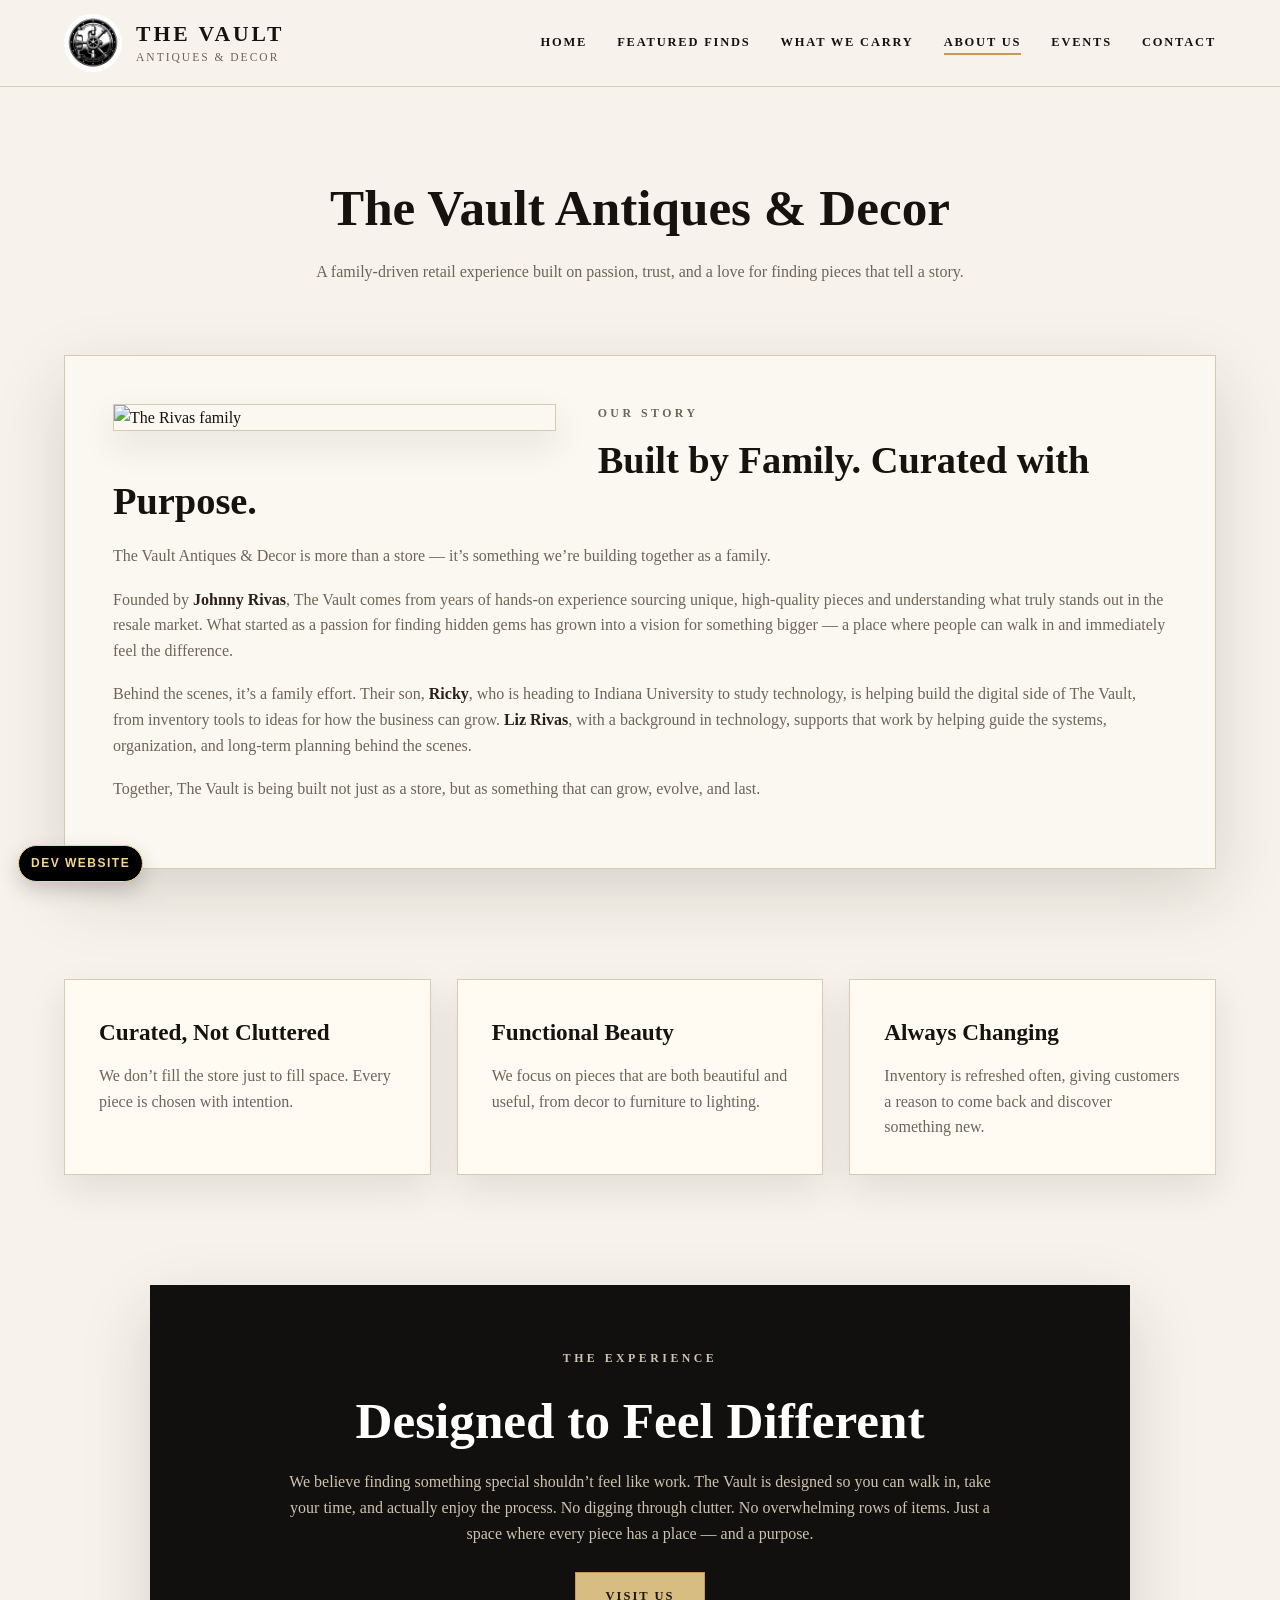
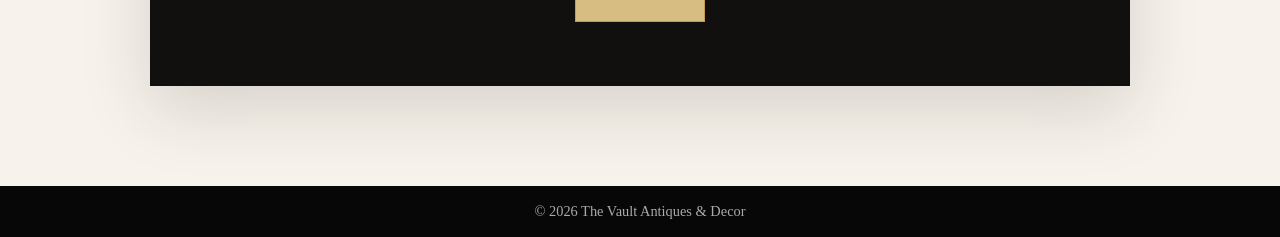
==== commit 05800ed2: "Pivot website to curated featured finds" ====
--- a/about.html
+++ b/about.html
@@ -27,7 +27,8 @@
 
       <ul class="nav-links">
         <li><a href="index.html">Home</a></li>
-        <li><a href="products.html">Products</a></li>
+        <li><a href="products.html">Featured Finds</a></li>
+        <li><a href="what-we-carry.html">What We Carry</a></li>
         <li><a href="about.html" class="active-link">About Us</a></li>
         <li><a href="events.html">Events</a></li>
         <li><a href="contact.html">Contact</a></li>
--- a/styles.css
+++ b/styles.css
@@ -375,13 +375,22 @@
   border-color: var(--gold);
 }
 
-.category-tile span {
+.category-tile span,
+.category-tile a {
   color: var(--brown);
   text-transform: none;
   letter-spacing: 1.2px;
   font-size: 0.98rem;
   font-weight: 700;
   text-align: center;
+}
+
+.category-tile a {
+  display: flex;
+  align-items: center;
+  justify-content: center;
+  width: 100%;
+  height: 100%;
 }
 
 /* =========================================================
@@ -1403,6 +1412,153 @@
   font-size: clamp(2.2rem, 4vw, 3.8rem);
   line-height: 1.05;
   margin: 14px 0 22px;
+}
+
+/* =========================================================
+   WHAT WE CARRY PAGE
+========================================================= */
+
+.carry-hero {
+  min-height: 460px;
+  padding: 100px 5%;
+  display: flex;
+  align-items: center;
+  justify-content: center;
+  text-align: center;
+  color: #fff;
+  background:
+    linear-gradient(rgba(17, 16, 14, 0.42), rgba(17, 16, 14, 0.72)),
+    url("images/hero-antique1.jpg");
+  background-size: cover;
+  background-position: center;
+}
+
+.carry-hero-content {
+  max-width: 850px;
+}
+
+.carry-hero h1 {
+  font-size: clamp(3rem, 6vw, 5.8rem);
+  line-height: 0.98;
+  margin: 14px 0 20px;
+  text-shadow: 0 8px 28px rgba(0, 0, 0, 0.58);
+}
+
+.carry-hero p:last-child {
+  max-width: 720px;
+  margin: 0 auto;
+  color: #f2eadc;
+  font-size: 1.08rem;
+  text-shadow: 0 5px 18px rgba(0, 0, 0, 0.55);
+}
+
+.carry-intro-section {
+  padding: 82px 5% 42px;
+  background: var(--soft-cream);
+}
+
+.carry-intro {
+  max-width: 960px;
+  margin: 0 auto;
+  text-align: center;
+}
+
+.carry-intro h2,
+.carry-note h2 {
+  font-size: clamp(2.2rem, 4vw, 4rem);
+  line-height: 1.05;
+  margin: 14px 0 20px;
+}
+
+.carry-intro p,
+.carry-note p {
+  max-width: 760px;
+  margin: 0 auto 28px;
+  color: var(--text-muted);
+}
+
+.carry-categories-section {
+  padding: 68px 5% 92px;
+  background: var(--cream);
+}
+
+.carry-grid {
+  max-width: 1180px;
+  margin: 0 auto;
+  display: grid;
+  grid-template-columns: repeat(4, 1fr);
+  gap: 24px;
+}
+
+.carry-card {
+  min-height: 230px;
+  padding: 30px;
+  background: var(--warm-white);
+  border: 1px solid var(--border);
+  border-top: 4px solid var(--gold);
+  box-shadow: var(--shadow-soft);
+  transition: transform 0.25s ease, box-shadow 0.25s ease, border-color 0.25s ease;
+}
+
+.carry-card:hover {
+  transform: translateY(-5px);
+  box-shadow: var(--shadow-luxury);
+  border-color: var(--gold);
+}
+
+.carry-card h3 {
+  font-size: 1.35rem;
+  line-height: 1.1;
+  margin-bottom: 14px;
+}
+
+.carry-card p {
+  color: var(--text-muted);
+  font-size: 0.96rem;
+}
+
+.carry-note-section {
+  padding: 38px 5% 100px;
+  background: var(--soft-cream);
+}
+
+.carry-note {
+  max-width: 980px;
+  margin: 0 auto;
+  padding: 62px 7%;
+  background: var(--dark);
+  color: #fff;
+  text-align: center;
+  box-shadow: var(--shadow-luxury);
+}
+
+.carry-note p {
+  color: #cfc2ae;
+}
+
+@media (max-width: 1050px) {
+  .carry-grid {
+    grid-template-columns: repeat(2, 1fr);
+  }
+}
+
+@media (max-width: 620px) {
+  .carry-hero {
+    min-height: 420px;
+    padding: 82px 5%;
+  }
+
+  .carry-grid {
+    grid-template-columns: 1fr;
+  }
+
+  .carry-card {
+    min-height: 0;
+  }
+
+  .carry-note {
+    padding: 44px 8%;
+  }
 }
 
 /* ABOUT PAGE MOBILE */
@@ -1988,3 +2144,119 @@
     overflow-wrap: anywhere;
   }
 }
+
+/* =========================================================
+   CURATED STOREFRONT MOBILE OVERRIDES
+========================================================= */
+
+@media (max-width: 1050px) {
+  .nav-links {
+    gap: 16px;
+    font-size: 0.74rem;
+    letter-spacing: 1.3px;
+  }
+}
+
+@media (max-width: 760px) {
+  .nav-links {
+    display: grid;
+    grid-template-columns: repeat(2, minmax(0, 1fr));
+    width: 100%;
+    max-width: 360px;
+    margin: 0 auto;
+    gap: 10px 12px;
+    font-size: 0.7rem;
+    letter-spacing: 1px;
+    text-align: center;
+  }
+
+  .nav-links a {
+    display: block;
+    padding: 4px 0 7px;
+  }
+
+  .products-hero {
+    padding: 54px 5% 22px;
+  }
+
+  .products-hero h1 {
+    font-size: clamp(2.45rem, 13vw, 3.6rem);
+    line-height: 0.98;
+  }
+
+  .products-hero p {
+    max-width: 330px;
+    margin-left: auto;
+    margin-right: auto;
+  }
+
+  .products-results-header h2 {
+    font-size: clamp(1.95rem, 10vw, 2.8rem);
+  }
+
+  .products-shop-layout {
+    padding-left: 4%;
+    padding-right: 4%;
+  }
+
+  .filter-panel h2 {
+    font-size: 1.35rem;
+    margin-bottom: 20px;
+  }
+
+  .catalog-card-content {
+    padding: 16px;
+  }
+}
+
+@media (max-width: 430px) {
+  .brand {
+    gap: 10px;
+  }
+
+  .brand-text span {
+    letter-spacing: 2px;
+  }
+
+  .brand-text small {
+    letter-spacing: 1.4px;
+  }
+
+  .nav-links {
+    max-width: 310px;
+    gap: 8px 10px;
+    font-size: 0.66rem;
+    letter-spacing: 0.8px;
+  }
+
+  .mini-divider {
+    gap: 10px;
+  }
+
+  .mini-divider p {
+    letter-spacing: 3px;
+    font-size: 0.78rem;
+  }
+
+  .carry-hero h1 {
+    font-size: clamp(2.45rem, 13vw, 3.4rem);
+  }
+
+  .carry-hero p:last-child,
+  .carry-intro p,
+  .carry-note p {
+    font-size: 0.98rem;
+  }
+
+  .carry-intro-section {
+    padding-top: 60px;
+  }
+
+  .carry-categories-section {
+    padding-top: 54px;
+  }
+
+  .carry-card {
+    padding: 24px;
+  }
+}
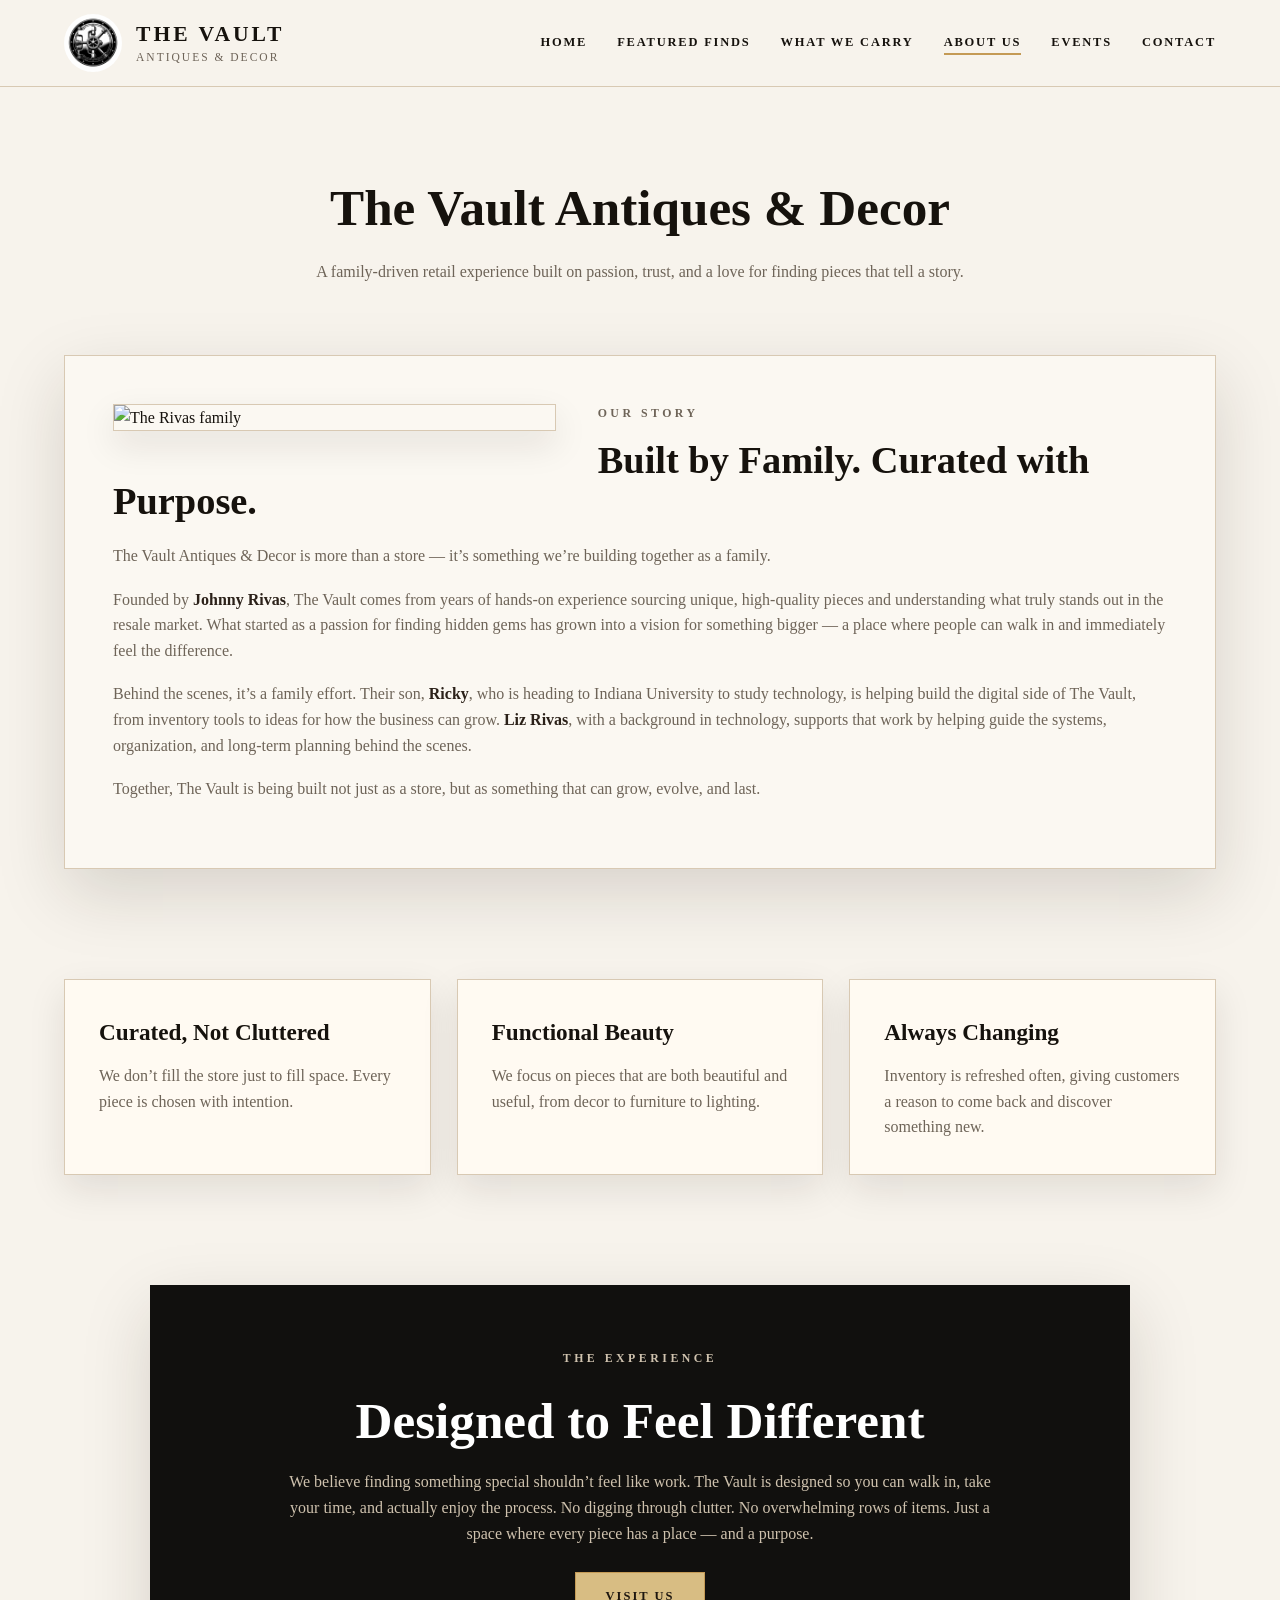
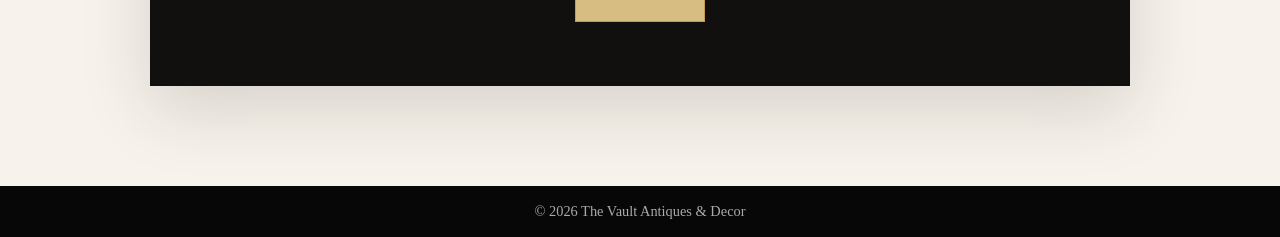
==== commit 21d21d67: "Improve mobile navigation and featured cards" ====
--- a/about.html
+++ b/about.html
@@ -25,7 +25,12 @@
         </div>
       </a>
 
-      <ul class="nav-links">
+      <button class="mobile-menu-toggle" type="button" aria-expanded="false" aria-controls="primaryNav">
+        <span class="menu-icon" aria-hidden="true"><span></span><span></span><span></span></span>
+        <span class="menu-label">Menu</span>
+      </button>
+
+      <ul class="nav-links" id="primaryNav">
         <li><a href="index.html">Home</a></li>
         <li><a href="products.html">Featured Finds</a></li>
         <li><a href="what-we-carry.html">What We Carry</a></li>
@@ -139,6 +144,8 @@
     <p>&copy; 2026 The Vault Antiques & Decor</p>
   </footer>
 
+  <script src="nav.js"></script>
+
 </body>
 
 </html>
--- a/styles.css
+++ b/styles.css
@@ -180,6 +180,42 @@
   width: 100%;
 }
 
+.mobile-menu-toggle {
+  display: none;
+  align-items: center;
+  gap: 10px;
+  border: 1px solid var(--border);
+  background: var(--warm-white);
+  color: var(--brown);
+  padding: 10px 12px;
+  font-family: Georgia, "Times New Roman", serif;
+  font-size: 0.72rem;
+  font-weight: 800;
+  letter-spacing: 1.4px;
+  text-transform: uppercase;
+  cursor: pointer;
+  transition: border-color 0.25s ease, background 0.25s ease, color 0.25s ease;
+}
+
+.mobile-menu-toggle:hover,
+.mobile-menu-toggle[aria-expanded="true"] {
+  border-color: var(--gold);
+  background: var(--brown);
+  color: #fff;
+}
+
+.menu-icon {
+  width: 18px;
+  display: grid;
+  gap: 4px;
+}
+
+.menu-icon span {
+  display: block;
+  height: 2px;
+  background: currentColor;
+}
+
 /* =========================================================
    4. HERO / FRONT BANNER
 ========================================================= */
@@ -423,6 +459,18 @@
   font-size: 1rem;
 }
 
+.preview-note {
+  display: inline-block;
+  margin-top: 16px;
+  padding: 9px 14px;
+  border: 1px solid rgba(196, 154, 85, 0.55);
+  background: rgba(255, 250, 242, 0.72);
+  color: var(--brown-soft);
+  font-size: 0.88rem;
+  font-style: italic;
+  letter-spacing: 0;
+}
+
 .mini-divider {
   display: flex;
   align-items: center;
@@ -1087,12 +1135,18 @@
 
 @media (max-width: 820px) {
   .navbar {
-    flex-direction: column;
+    flex-direction: row;
+    flex-wrap: wrap;
   }
 
   .nav-links {
     justify-content: center;
     flex-wrap: wrap;
+  }
+
+  .mobile-menu-toggle {
+    display: inline-flex;
+    margin-left: auto;
   }
 
   .hero {
@@ -1208,8 +1262,10 @@
 
 .catalog-card img {
   aspect-ratio: 4 / 3;
-  height: auto;
-  object-fit: cover;
+  height: 190px;
+  object-fit: contain;
+  background: #fffaf2;
+  padding: 8px;
   transition: transform 0.4s ease;
 }
 
@@ -1218,7 +1274,7 @@
 }
 
 .catalog-card:hover img {
-  transform: scale(1.05);
+  transform: scale(1.025);
 }
 
 .catalog-card-content {
@@ -1957,24 +2013,6 @@
   color: var(--gold);
   margin-bottom: 8px;
 }
-body::before {
-  content: "DEV WEBSITE";
-  position: fixed;
-  left: 18px;
-  bottom: 18px;
-  z-index: 9999;
-  background: #000;
-  color: #f4d58d;
-  border: 1px solid #f4d58d;
-  padding: 8px 12px;
-  font-size: 12px;
-  font-weight: 800;
-  letter-spacing: 1.5px;
-  border-radius: 999px;
-  font-family: Arial, sans-serif;
-  box-shadow: 0 8px 20px rgba(0,0,0,0.18);
-}
-
 /* =========================================================
    HOMEPAGE INVENTORY CAROUSEL + MOBILE POLISH
 ========================================================= */
@@ -2108,14 +2146,6 @@
     object-fit: contain;
   }
 
-  body::before {
-    left: auto;
-    right: 10px;
-    bottom: 10px;
-    padding: 5px 8px;
-    font-size: 9px;
-    letter-spacing: 1px;
-  }
 }
 
 @media (max-width: 430px) {
@@ -2159,20 +2189,33 @@
 
 @media (max-width: 760px) {
   .nav-links {
+    display: none;
+    grid-column: 1 / -1;
+    grid-template-columns: 1fr;
+    width: 100%;
+    max-width: none;
+    margin: 0 auto;
+    gap: 0;
+    padding: 10px 0 2px;
+    border-top: 1px solid var(--border);
+    font-size: 0.76rem;
+    letter-spacing: 1.2px;
+    text-align: left;
+    background: rgba(247, 243, 236, 0.98);
+  }
+
+  .mobile-menu-open .nav-links {
     display: grid;
-    grid-template-columns: repeat(2, minmax(0, 1fr));
-    width: 100%;
-    max-width: 360px;
-    margin: 0 auto;
-    gap: 10px 12px;
-    font-size: 0.7rem;
-    letter-spacing: 1px;
-    text-align: center;
   }
 
   .nav-links a {
     display: block;
-    padding: 4px 0 7px;
+    padding: 12px 4px;
+    border-bottom: 1px solid rgba(216, 201, 179, 0.78);
+  }
+
+  .nav-links a::after {
+    display: none;
   }
 
   .products-hero {
@@ -2207,6 +2250,10 @@
   .catalog-card-content {
     padding: 16px;
   }
+
+  .catalog-card img {
+    height: 215px;
+  }
 }
 
 @media (max-width: 430px) {
@@ -2223,10 +2270,8 @@
   }
 
   .nav-links {
-    max-width: 310px;
-    gap: 8px 10px;
-    font-size: 0.66rem;
-    letter-spacing: 0.8px;
+    font-size: 0.74rem;
+    letter-spacing: 1px;
   }
 
   .mini-divider {
@@ -2259,4 +2304,8 @@
   .carry-card {
     padding: 24px;
   }
-}
+
+  .catalog-card img {
+    height: 195px;
+  }
+}
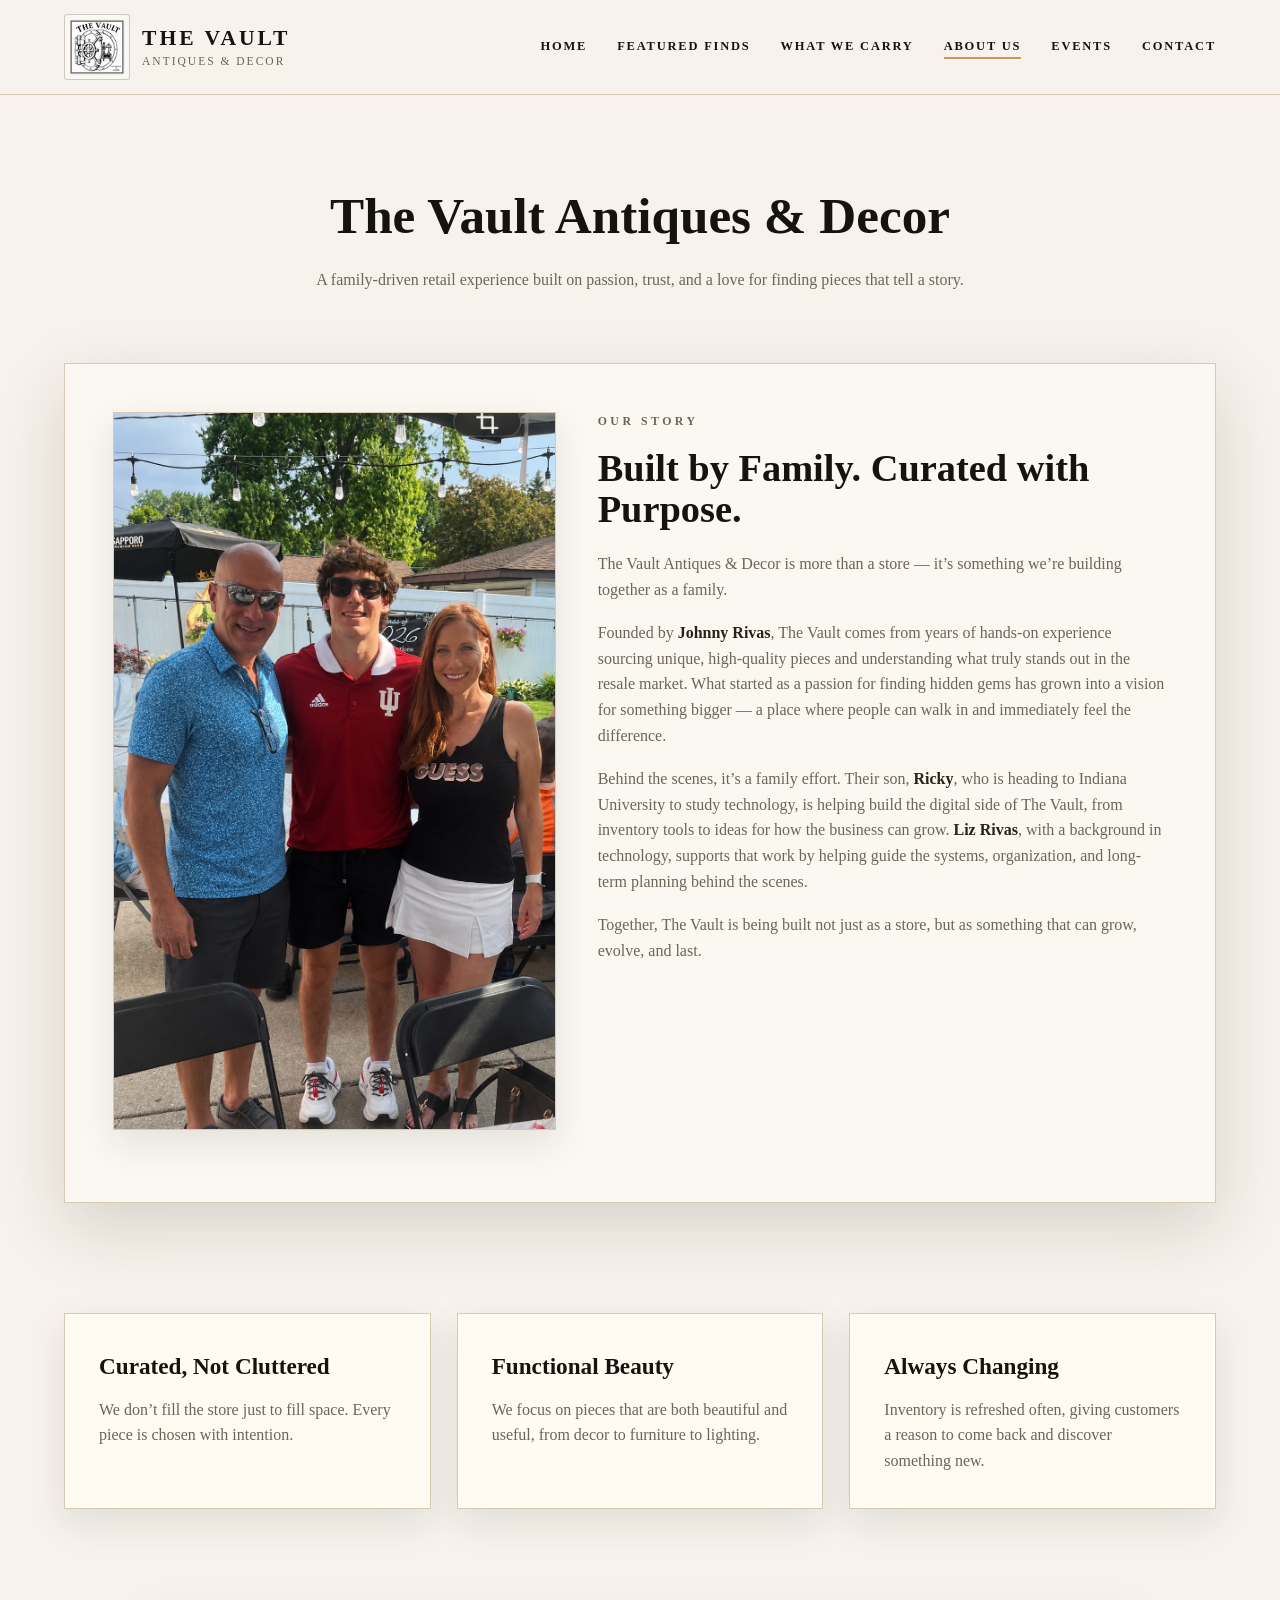
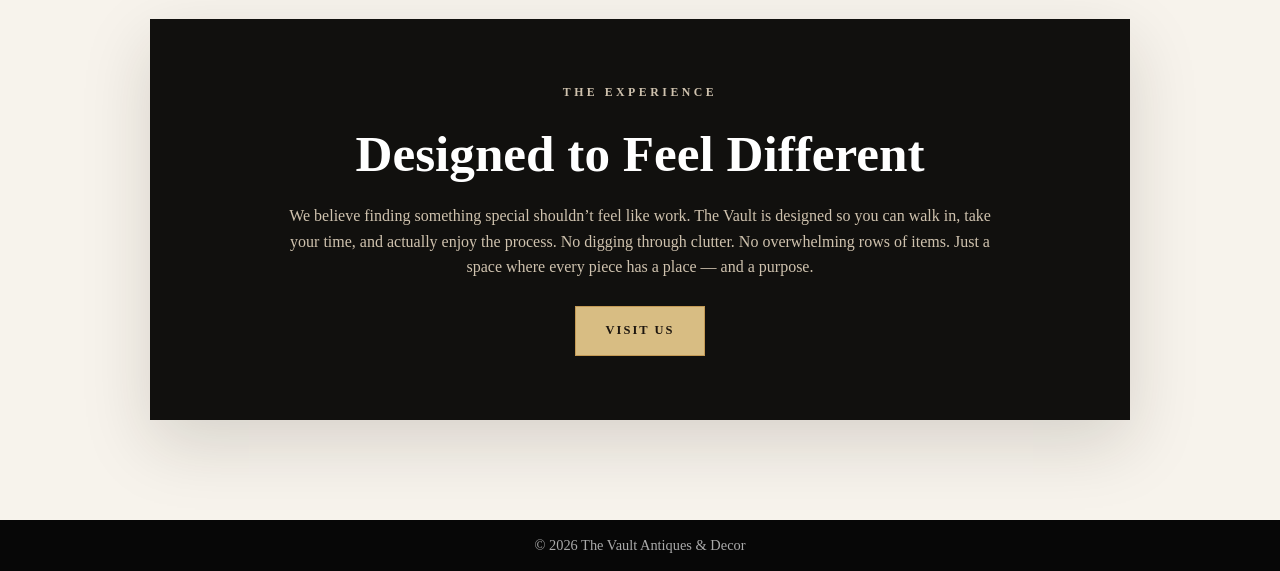
==== commit e8e782ce: "Update about family photo" ====
--- a/about.html
+++ b/about.html
@@ -59,7 +59,7 @@
 
       <div class="about-story-card">
 
-        <img src="images/about-family.jpg" alt="The Rivas family" class="about-family-photo" />
+        <img src="images/about-family.png" alt="The Rivas family" class="about-family-photo" />
 
         <div class="about-story-text">
           <p class="eyebrow">Our Story</p>
--- a/styles.css
+++ b/styles.css
@@ -118,14 +118,17 @@
 .brand {
   display: flex;
   align-items: center;
-  gap: 14px;
+  gap: 12px;
 }
 
 .brand-logo {
-  width: 58px;
-  height: 58px;
+  width: 66px;
+  height: 66px;
   object-fit: contain;
-  border-radius: 50%;
+  padding: 4px;
+  border: 1px solid rgba(43, 33, 25, 0.22);
+  border-radius: 3px;
+  background: var(--soft-cream);
 }
 
 .brand-text {
@@ -1207,8 +1210,8 @@
   }
 
   .brand-logo {
-    width: 48px;
-    height: 48px;
+    width: 52px;
+    height: 52px;
   }
 
   .hero {
@@ -2056,12 +2059,37 @@
 
 @media (max-width: 760px) {
   .navbar {
-    align-items: stretch;
-    gap: 14px;
+    align-items: center;
+    gap: 10px;
+    padding: 10px 4%;
   }
 
   .brand {
-    justify-content: center;
+    justify-content: flex-start;
+    gap: 9px;
+    min-width: 0;
+    flex: 1 1 auto;
+  }
+
+  .brand-logo {
+    width: 50px;
+    height: 50px;
+    padding: 3px;
+    flex: 0 0 auto;
+  }
+
+  .brand-text {
+    min-width: 0;
+  }
+
+  .brand-text span {
+    font-size: 1rem;
+    letter-spacing: 2px;
+  }
+
+  .brand-text small {
+    font-size: 0.62rem;
+    letter-spacing: 1.4px;
   }
 
   .nav-links {
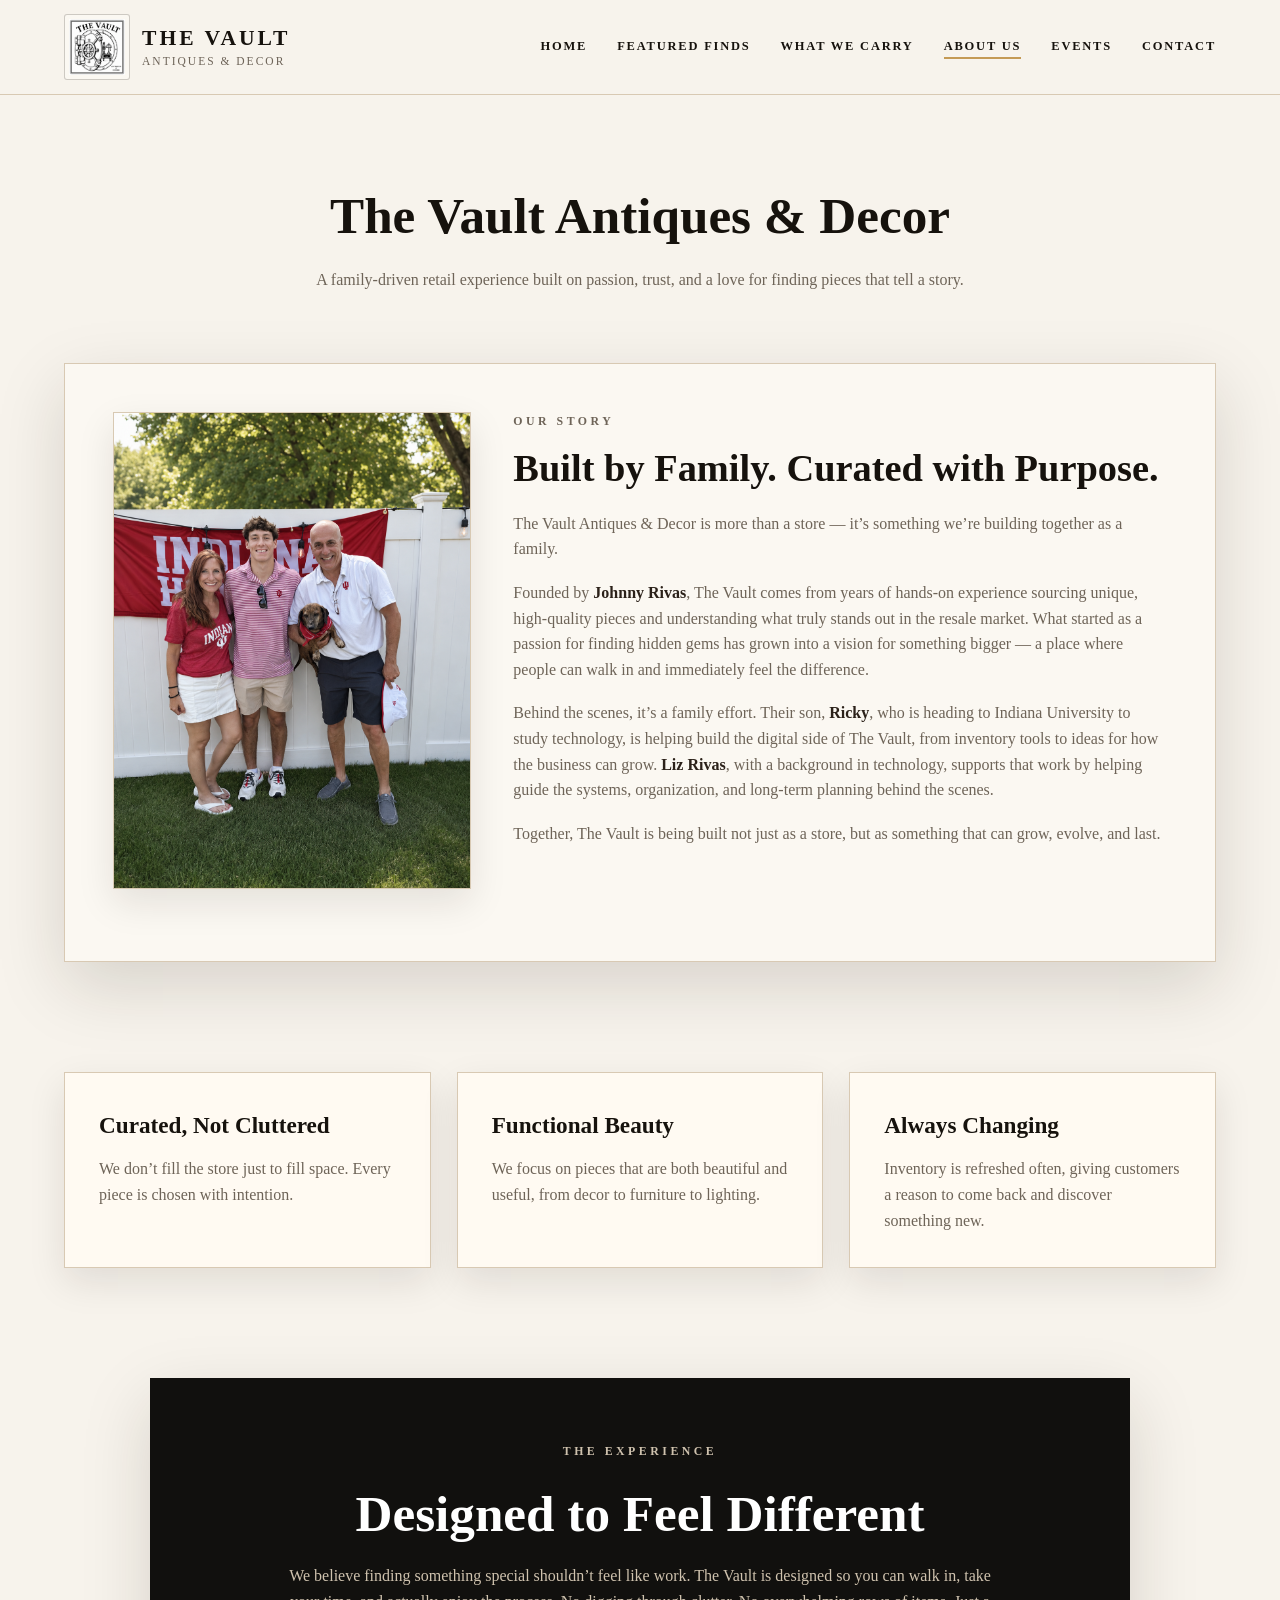
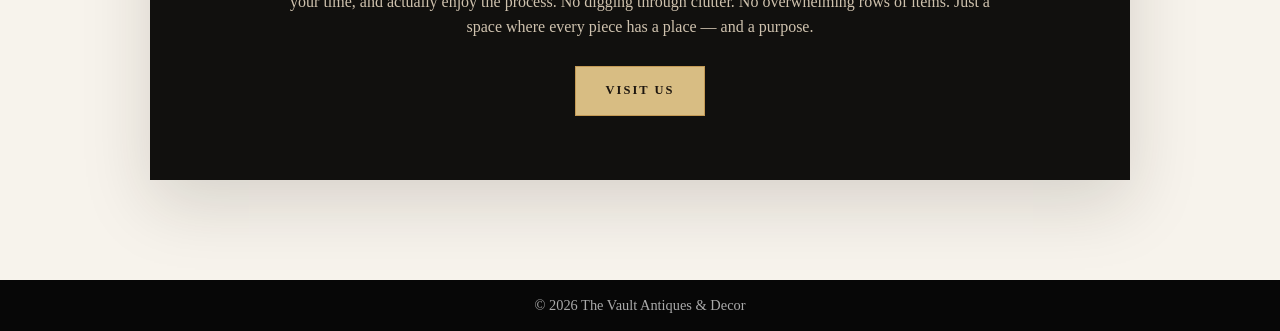
==== commit 40687183: "Add Google Analytics tag Add Google Analytics tag" ====
--- a/about.html
+++ b/about.html
@@ -1,151 +1,160 @@
-<!DOCTYPE html>
-<html lang="en">
+<!DOCTYPE html>
+<html lang="en">
+
+<head>
+  <!-- Google tag (gtag.js) -->
+  <script async src="https://www.googletagmanager.com/gtag/js?id=G-7S2YYGERM8"></script>
+  <script>
+    window.dataLayer = window.dataLayer || [];
+    function gtag(){dataLayer.push(arguments);}
+    gtag('js', new Date());
 
-<head>
-  <meta charset="UTF-8" />
-  <meta name="viewport" content="width=device-width, initial-scale=1.0" />
-
-  <title>About Us | The Vault</title>
-
-  <link rel="stylesheet" href="styles.css" />
-</head>
-
-<body>
-
-  <!-- HEADER / NAVIGATION -->
-  <header class="site-header">
-    <nav class="navbar">
-
-      <a href="index.html" class="brand">
-        <img src="images/vault-logo.png" alt="The Vault logo" class="brand-logo" />
-
-        <div class="brand-text">
-          <span>The Vault</span>
-          <small>Antiques & Decor</small>
-        </div>
-      </a>
-
-      <button class="mobile-menu-toggle" type="button" aria-expanded="false" aria-controls="primaryNav">
-        <span class="menu-icon" aria-hidden="true"><span></span><span></span><span></span></span>
-        <span class="menu-label">Menu</span>
-      </button>
-
-      <ul class="nav-links" id="primaryNav">
-        <li><a href="index.html">Home</a></li>
-        <li><a href="products.html">Featured Finds</a></li>
-        <li><a href="what-we-carry.html">What We Carry</a></li>
-        <li><a href="about.html" class="active-link">About Us</a></li>
-        <li><a href="events.html">Events</a></li>
-        <li><a href="contact.html">Contact</a></li>
-      </ul>
-
-    </nav>
-  </header>
-
-
-  <main>
-
-    <!-- ABOUT HERO -->
-    <section class="products-hero">
-      <h1>The Vault Antiques & Decor</h1>
-      <p>
-        A family-driven retail experience built on passion, trust, and a love for finding pieces that tell a story.
-      </p>
-    </section>
-
-
-    <!-- OUR STORY -->
-    <section class="about-story-section">
-
-      <div class="about-story-card">
-
+    gtag('config', 'G-7S2YYGERM8');
+  </script>
+  <meta charset="UTF-8" />
+  <meta name="viewport" content="width=device-width, initial-scale=1.0" />
+
+  <title>About Us | The Vault</title>
+
+  <link rel="stylesheet" href="styles.css" />
+</head>
+
+<body>
+
+  <!-- HEADER / NAVIGATION -->
+  <header class="site-header">
+    <nav class="navbar">
+
+      <a href="index.html" class="brand">
+        <img src="images/vault-logo.png" alt="The Vault logo" class="brand-logo" />
+
+        <div class="brand-text">
+          <span>The Vault</span>
+          <small>Antiques & Decor</small>
+        </div>
+      </a>
+
+      <button class="mobile-menu-toggle" type="button" aria-expanded="false" aria-controls="primaryNav">
+        <span class="menu-icon" aria-hidden="true"><span></span><span></span><span></span></span>
+        <span class="menu-label">Menu</span>
+      </button>
+
+      <ul class="nav-links" id="primaryNav">
+        <li><a href="index.html">Home</a></li>
+        <li><a href="products.html">Featured Finds</a></li>
+        <li><a href="what-we-carry.html">What We Carry</a></li>
+        <li><a href="about.html" class="active-link">About Us</a></li>
+        <li><a href="events.html">Events</a></li>
+        <li><a href="contact.html">Contact</a></li>
+      </ul>
+
+    </nav>
+  </header>
+
+
+  <main>
+
+    <!-- ABOUT HERO -->
+    <section class="products-hero">
+      <h1>The Vault Antiques & Decor</h1>
+      <p>
+        A family-driven retail experience built on passion, trust, and a love for finding pieces that tell a story.
+      </p>
+    </section>
+
+
+    <!-- OUR STORY -->
+    <section class="about-story-section">
+
+      <div class="about-story-card">
+
         <img src="images/about-family.png" alt="The Rivas family" class="about-family-photo" />
-
-        <div class="about-story-text">
-          <p class="eyebrow">Our Story</p>
-
-          <h2>Built by Family. Curated with Purpose.</h2>
-
-          <p>
-            The Vault Antiques & Decor is more than a store — it’s something we’re building together as a family.
-          </p>
-
-          <p>
-            Founded by <strong>Johnny Rivas</strong>, The Vault comes from years of hands-on experience sourcing unique,
-            high-quality pieces and understanding what truly stands out in the resale market. What started as a passion
-            for finding hidden gems has grown into a vision for something bigger — a place where people can walk in and
-            immediately feel the difference.
-          </p>
-
-          <p>
-            Behind the scenes, it’s a family effort. Their son, <strong>Ricky</strong>, who is heading to Indiana
-            University to study technology, is helping build the digital side of The Vault, from inventory tools to
-            ideas for how the business can grow. <strong>Liz Rivas</strong>, with a background in technology, supports
-            that work by helping guide the systems, organization, and long-term planning behind the scenes.
-          </p>
-
-          <p>
-            Together, The Vault is being built not just as a store, but as something that can grow, evolve, and last.
-          </p>
-        </div>
-
-      </div>
-
-    </section>
-
-
-    <!-- WHAT MAKES US DIFFERENT -->
-    <section class="about-values-section">
-
-      <div class="about-values-grid">
-
-        <div class="about-value-card">
-          <h3>Curated, Not Cluttered</h3>
-          <p>We don’t fill the store just to fill space. Every piece is chosen with intention.</p>
-        </div>
-
-        <div class="about-value-card">
-          <h3>Functional Beauty</h3>
-          <p>We focus on pieces that are both beautiful and useful, from decor to furniture to lighting.</p>
-        </div>
-
-        <div class="about-value-card">
-          <h3>Always Changing</h3>
-          <p>Inventory is refreshed often, giving customers a reason to come back and discover something new.</p>
-        </div>
-
-      </div>
-
-    </section>
-
-
-    <!-- EXPERIENCE -->
-    <section class="about-experience-section">
-      <div class="about-experience-box">
-        <p class="eyebrow">The Experience</p>
-
-        <h2>Designed to Feel Different</h2>
-
-        <p>
-          We believe finding something special shouldn’t feel like work. The Vault is designed so you can walk in,
-          take your time, and actually enjoy the process. No digging through clutter. No overwhelming rows of items.
-          Just a space where every piece has a place — and a purpose.
-        </p>
-
-        <a href="contact.html" class="secondary-btn">Visit Us</a>
-      </div>
-    </section>
-
-  </main>
-
-
-  <!-- FOOTER -->
-  <footer class="site-footer">
-    <p>&copy; 2026 The Vault Antiques & Decor</p>
-  </footer>
-
-  <script src="nav.js"></script>
-
-</body>
-
-</html>
+
+        <div class="about-story-text">
+          <p class="eyebrow">Our Story</p>
+
+          <h2>Built by Family. Curated with Purpose.</h2>
+
+          <p>
+            The Vault Antiques & Decor is more than a store — it’s something we’re building together as a family.
+          </p>
+
+          <p>
+            Founded by <strong>Johnny Rivas</strong>, The Vault comes from years of hands-on experience sourcing unique,
+            high-quality pieces and understanding what truly stands out in the resale market. What started as a passion
+            for finding hidden gems has grown into a vision for something bigger — a place where people can walk in and
+            immediately feel the difference.
+          </p>
+
+          <p>
+            Behind the scenes, it’s a family effort. Their son, <strong>Ricky</strong>, who is heading to Indiana
+            University to study technology, is helping build the digital side of The Vault, from inventory tools to
+            ideas for how the business can grow. <strong>Liz Rivas</strong>, with a background in technology, supports
+            that work by helping guide the systems, organization, and long-term planning behind the scenes.
+          </p>
+
+          <p>
+            Together, The Vault is being built not just as a store, but as something that can grow, evolve, and last.
+          </p>
+        </div>
+
+      </div>
+
+    </section>
+
+
+    <!-- WHAT MAKES US DIFFERENT -->
+    <section class="about-values-section">
+
+      <div class="about-values-grid">
+
+        <div class="about-value-card">
+          <h3>Curated, Not Cluttered</h3>
+          <p>We don’t fill the store just to fill space. Every piece is chosen with intention.</p>
+        </div>
+
+        <div class="about-value-card">
+          <h3>Functional Beauty</h3>
+          <p>We focus on pieces that are both beautiful and useful, from decor to furniture to lighting.</p>
+        </div>
+
+        <div class="about-value-card">
+          <h3>Always Changing</h3>
+          <p>Inventory is refreshed often, giving customers a reason to come back and discover something new.</p>
+        </div>
+
+      </div>
+
+    </section>
+
+
+    <!-- EXPERIENCE -->
+    <section class="about-experience-section">
+      <div class="about-experience-box">
+        <p class="eyebrow">The Experience</p>
+
+        <h2>Designed to Feel Different</h2>
+
+        <p>
+          We believe finding something special shouldn’t feel like work. The Vault is designed so you can walk in,
+          take your time, and actually enjoy the process. No digging through clutter. No overwhelming rows of items.
+          Just a space where every piece has a place — and a purpose.
+        </p>
+
+        <a href="contact.html" class="secondary-btn">Visit Us</a>
+      </div>
+    </section>
+
+  </main>
+
+
+  <!-- FOOTER -->
+  <footer class="site-footer">
+    <p>&copy; 2026 The Vault Antiques & Decor</p>
+  </footer>
+
+  <script src="nav.js"></script>
+
+</body>
+
+</html>
--- a/styles.css
+++ b/styles.css
@@ -725,7 +725,8 @@
   color: #cfc2ae;
 }
 
-.signup-form button {
+.signup-form button,
+.signup-link-button {
   border: 1px solid #fff;
   background: #fff;
   color: var(--dark);
@@ -735,9 +736,14 @@
   font-weight: 700;
   cursor: pointer;
   transition: background 0.25s ease, color 0.25s ease, transform 0.25s ease;
-}
-
-.signup-form button:hover {
+  text-decoration: none;
+  display: inline-flex;
+  align-items: center;
+  justify-content: center;
+}
+
+.signup-form button:hover,
+.signup-link-button:hover {
   background: transparent;
   color: #fff;
   transform: translateY(-2px);
@@ -835,10 +841,10 @@
 ========================================================= */
 
 .contact-section {
-  max-width: 800px;
+  max-width: 1180px;
   margin: 0 auto;
-  padding: 100px 5%;
-  text-align: center;
+  padding: 58px 5% 46px;
+  text-align: left;
 }
 
 .contact-section h1 {
@@ -863,6 +869,10 @@
 .products-hero p {
   color: var(--text-muted);
   margin-top: 10px;
+}
+
+.mobile-category-browse {
+  display: none;
 }
 
 /* =========================================================
@@ -925,6 +935,11 @@
   display: flex;
   flex-direction: column;
   gap: 10px;
+}
+
+.filter-empty-note {
+  color: var(--text-muted);
+  font-size: 0.9rem;
 }
 
 .filter-group label {
@@ -942,6 +957,12 @@
 .filter-group label:hover {
   color: var(--gold);
   transform: translateX(3px);
+}
+
+.filter-group label small {
+  margin-left: auto;
+  color: var(--text-muted);
+  font-size: 0.76rem;
 }
 
 .filter-group input[type="checkbox"] {
@@ -1329,51 +1350,105 @@
 
 .contact-grid {
   display: grid;
-  grid-template-columns: 1fr 1fr;
-  gap: 60px;
-  max-width: 1000px;
+  grid-template-columns: minmax(0, 1fr) minmax(360px, 0.88fr);
+  gap: 30px;
+  max-width: 1100px;
   margin: 0 auto;
+  align-items: stretch;
+}
+
+.visit-card,
+.contact-email-card {
+  border: 1px solid var(--border);
+  border-top: 4px solid var(--gold);
+  background: #fffaf2;
+  box-shadow: var(--shadow-soft);
+  padding: 30px 34px;
 }
 
 .contact-info h2,
 .contact-form h2 {
-  margin-bottom: 20px;
-}
-
-.contact-info p {
-  margin-bottom: 20px;
-  line-height: 1.5;
-}
-
-.contact-form form {
-  display: flex;
-  flex-direction: column;
+  margin: 6px 0 22px;
+}
+
+.contact-detail-grid {
+  display: grid;
+  grid-template-columns: minmax(0, 0.82fr) minmax(0, 1.18fr);
+  gap: 28px;
+}
+
+.contact-detail,
+.contact-methods p {
+  min-width: 0;
+}
+
+.contact-detail strong,
+.contact-methods strong {
+  display: block;
+  margin-bottom: 9px;
+  color: var(--brown);
+  font-size: 0.78rem;
+  letter-spacing: 1.8px;
+  text-transform: uppercase;
+}
+
+.contact-detail a,
+.contact-detail span,
+.contact-methods a {
+  display: block;
+  color: var(--text);
+  line-height: 1.55;
+  overflow-wrap: anywhere;
+}
+
+.contact-detail small {
+  display: block;
+  margin-top: 8px;
+  color: var(--text-muted);
+  line-height: 1.45;
+}
+
+.contact-form-note {
+  max-width: 520px;
+  margin-bottom: 22px;
+  color: var(--text-muted);
+}
+
+.contact-methods {
+  display: grid;
+  grid-template-columns: minmax(0, 1fr);
   gap: 14px;
-}
-
-.contact-form input,
-.contact-form textarea {
-  padding: 14px;
-  border: 1px solid var(--border);
-  font-family: inherit;
-}
-
-.contact-form button {
-  padding: 14px;
-  border: none;
-  background: var(--brown);
+  margin-bottom: 24px;
+}
+
+.contact-methods p {
+  margin: 0;
+}
+
+.contact-email-button {
+  display: inline-flex;
+  align-items: center;
+  justify-content: center;
+  padding: 14px 24px;
+  background: #111;
   color: #fff;
-  cursor: pointer;
+  text-decoration: none;
   text-transform: uppercase;
-  letter-spacing: 1px;
-}
-
-.contact-form button:hover {
-  background: #000;
-}
-
-@media (max-width: 800px) {
-  .contact-grid {
+  letter-spacing: 1.5px;
+  font-size: 0.78rem;
+  font-weight: 700;
+  transition: background 0.25s ease, color 0.25s ease, transform 0.25s ease;
+}
+
+.contact-email-button:hover {
+  background: var(--gold);
+  color: #1d160f;
+  transform: translateY(-2px);
+}
+
+@media (max-width: 900px) {
+  .contact-grid,
+  .contact-detail-grid {
     grid-template-columns: 1fr;
   }
 }
@@ -1396,8 +1471,11 @@
 }
 
 .about-family-photo {
-  width: 42%;
-  max-width: 460px;
+  width: 34%;
+  max-width: 390px;
+  aspect-ratio: 3 / 4;
+  object-fit: cover;
+  object-position: center top;
   float: left;
   margin: 0 42px 24px 0;
   border: 1px solid var(--border);
@@ -1626,6 +1704,7 @@
     float: none;
     width: 100%;
     max-width: none;
+    aspect-ratio: 3 / 4;
     margin: 0 0 28px;
   }
 
@@ -1865,7 +1944,7 @@
 ========================================================= */
 
 .contact-subscribe {
-  padding: 80px 20px 90px;
+  padding: 34px 20px 66px;
   background-color: #f8f6f2;
   text-align: center;
 }
@@ -1899,16 +1978,22 @@
   font-family: inherit;
 }
 
-.contact-subscribe-form button {
+.contact-subscribe-form button,
+.contact-subscribe-button {
   padding: 12px 20px;
   background: black;
   color: white;
   border: none;
   cursor: pointer;
   transition: 0.3s ease;
-}
-
-.contact-subscribe-form button:hover {
+  text-decoration: none;
+  text-transform: uppercase;
+  letter-spacing: 1.5px;
+  font-weight: 700;
+}
+
+.contact-subscribe-form button:hover,
+.contact-subscribe-button:hover {
   background: var(--gold);
 }
 /* =========================================================
@@ -2337,3 +2422,114 @@
     height: 195px;
   }
 }
+
+/* =========================================================
+   FEATURED FINDS MOBILE BROWSE REDESIGN
+========================================================= */
+
+@media (max-width: 900px) {
+  .products-hero {
+    padding-bottom: 16px;
+  }
+
+  .products-shop-layout {
+    display: block;
+    padding-top: 18px;
+  }
+
+  .products-sidebar {
+    display: none;
+  }
+
+  .mobile-category-browse {
+    display: block;
+    max-width: 1320px;
+    margin: 0 auto;
+    padding: 10px 4% 0;
+  }
+
+  .mobile-category-header {
+    display: flex;
+    align-items: end;
+    justify-content: space-between;
+    gap: 16px;
+    margin-bottom: 10px;
+  }
+
+  .mobile-category-header h2 {
+    margin: 0;
+    font-size: 1.1rem;
+    line-height: 1.1;
+  }
+
+  .mobile-category-header .eyebrow {
+    margin: 0;
+  }
+
+  .mobile-category-rail {
+    display: flex;
+    gap: 10px;
+    overflow-x: auto;
+    overscroll-behavior-x: contain;
+    scroll-snap-type: x proximity;
+    padding: 2px 0 12px;
+    scrollbar-width: none;
+    -webkit-overflow-scrolling: touch;
+  }
+
+  .mobile-category-rail::-webkit-scrollbar {
+    display: none;
+  }
+
+  .mobile-category-chip {
+    flex: 0 0 auto;
+    min-width: 116px;
+    min-height: 58px;
+    padding: 10px 12px;
+    border: 1px solid var(--border);
+    border-radius: 8px;
+    background: var(--warm-white);
+    color: var(--brown);
+    box-shadow: 0 10px 24px rgba(34, 24, 15, 0.08);
+    scroll-snap-align: start;
+    text-align: left;
+    cursor: pointer;
+  }
+
+  .mobile-category-chip span,
+  .mobile-category-chip small {
+    display: block;
+  }
+
+  .mobile-category-chip span {
+    font-size: 0.86rem;
+    font-weight: 800;
+    line-height: 1.15;
+  }
+
+  .mobile-category-chip small {
+    margin-top: 5px;
+    color: var(--text-muted);
+    font-size: 0.72rem;
+  }
+
+  .mobile-category-chip.active {
+    background: var(--brown);
+    border-color: var(--brown);
+    color: #fffaf2;
+  }
+
+  .mobile-category-chip.active small {
+    color: rgba(255, 250, 242, 0.72);
+  }
+
+  .products-results-header {
+    margin-bottom: 18px;
+  }
+
+  .products-results-header .eyebrow,
+  .products-results-header h2 {
+    display: none;
+  }
+}
+
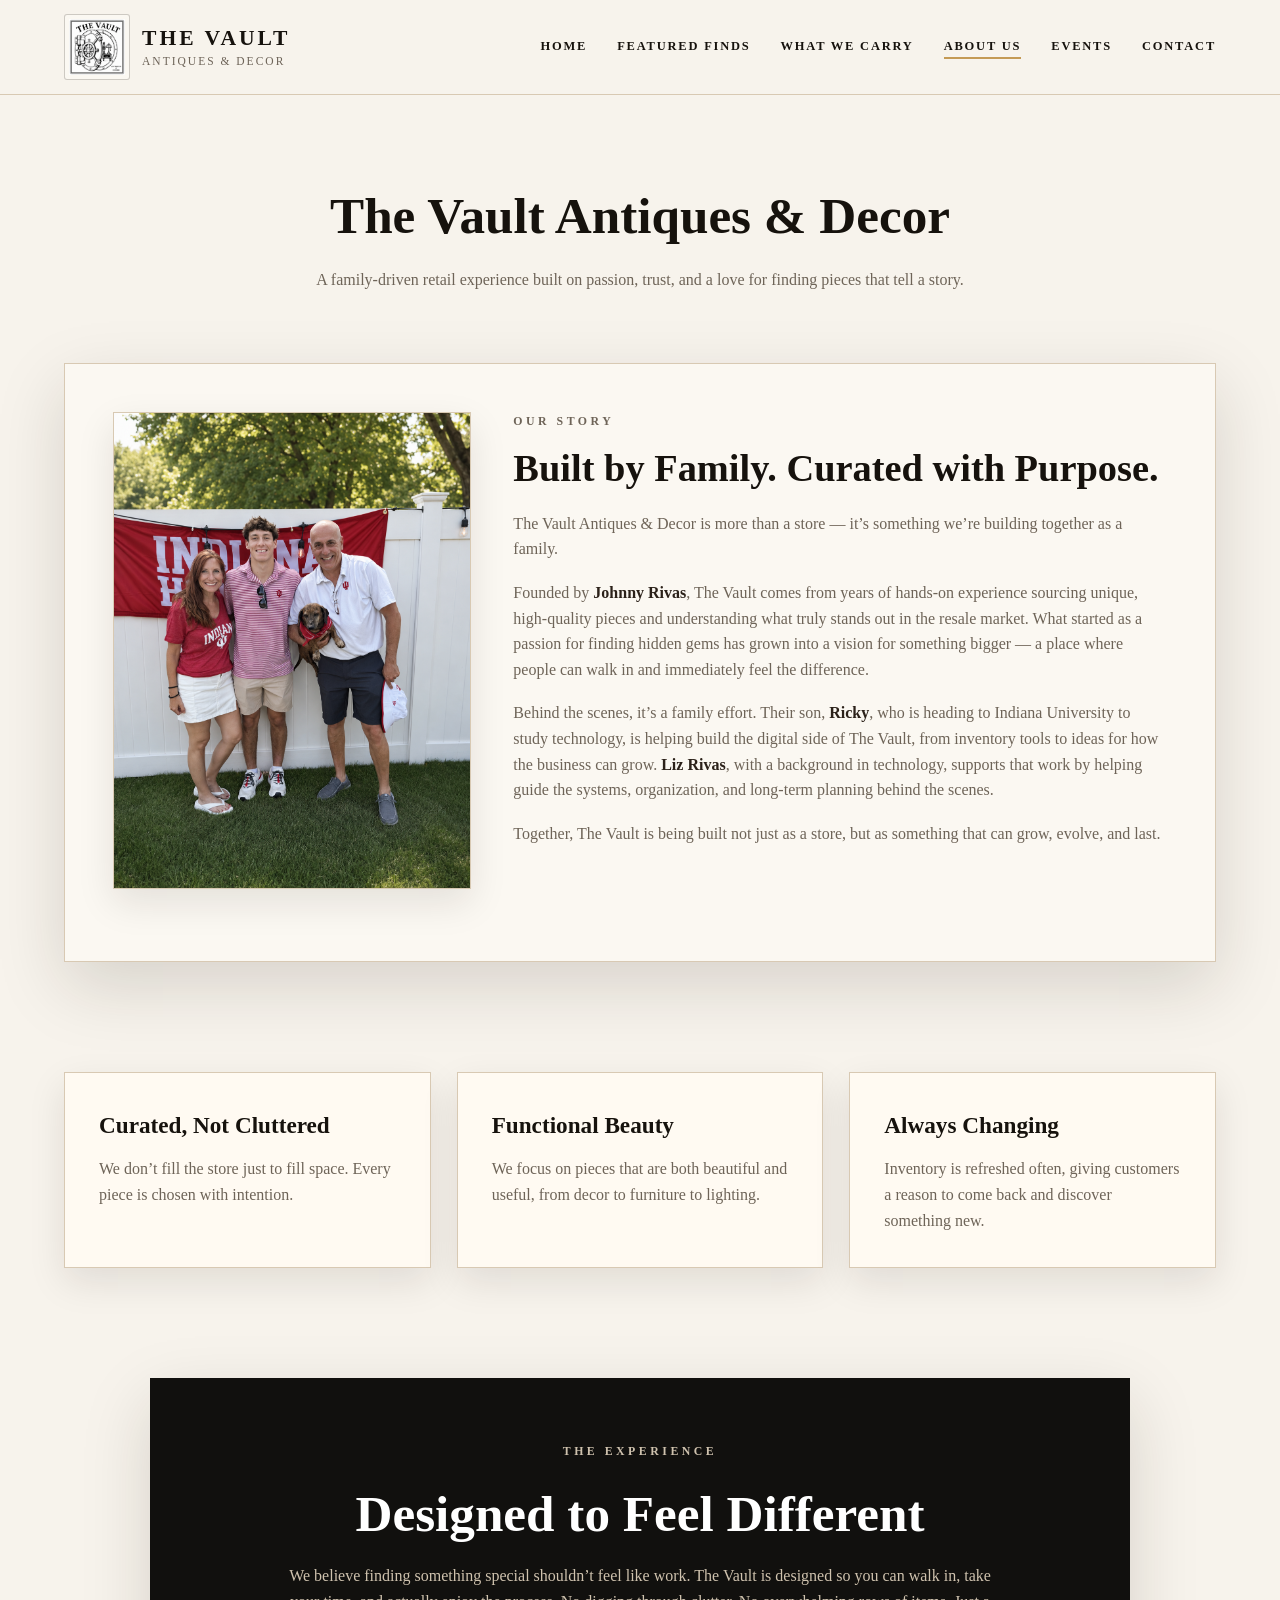
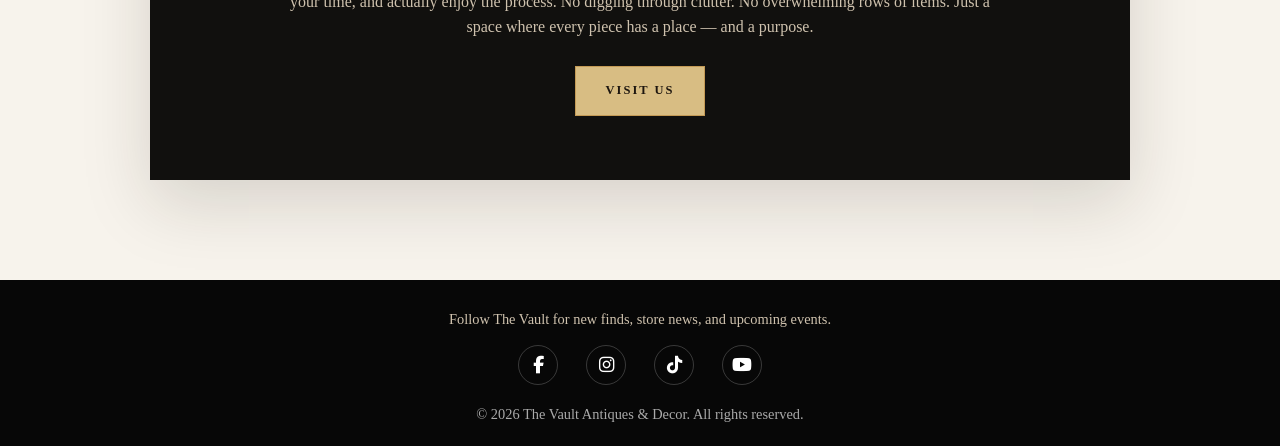
==== commit 405f2cc1: "Prepare website for grand opening" ====
--- a/about.html
+++ b/about.html
@@ -17,6 +17,7 @@
   <title>About Us | The Vault</title>
 
   <link rel="stylesheet" href="styles.css" />
+  <link rel="stylesheet" href="https://cdnjs.cloudflare.com/ajax/libs/font-awesome/6.5.0/css/all.min.css">
 </head>
 
 <body>
@@ -150,7 +151,14 @@
 
   <!-- FOOTER -->
   <footer class="site-footer">
-    <p>&copy; 2026 The Vault Antiques & Decor</p>
+    <p class="footer-social-invitation">Follow The Vault for new finds, store news, and upcoming events.</p>
+    <div class="social-links footer-social-links">
+      <a href="https://www.facebook.com/profile.php?id=61595099978414" target="_blank" rel="noopener noreferrer" aria-label="Follow The Vault Antiques & Decor on Facebook"><i class="fab fa-facebook-f" aria-hidden="true"></i></a>
+      <a href="https://www.instagram.com/thevaultantiquesanddecor/" target="_blank" rel="noopener noreferrer" aria-label="Follow The Vault Antiques & Decor on Instagram"><i class="fab fa-instagram" aria-hidden="true"></i></a>
+      <a href="https://www.tiktok.com/@thevaultantiquesanddecor" target="_blank" rel="noopener noreferrer" aria-label="Follow The Vault Antiques & Decor on TikTok"><i class="fab fa-tiktok" aria-hidden="true"></i></a>
+      <a href="https://www.youtube.com/channel/UCxyMr5SCbkeIt9cslSGVCfg" target="_blank" rel="noopener noreferrer" aria-label="Follow The Vault Antiques & Decor on YouTube"><i class="fab fa-youtube" aria-hidden="true"></i></a>
+    </div>
+    <p class="footer-copyright">&copy; 2026 The Vault Antiques & Decor. All rights reserved.</p>
   </footer>
 
   <script src="nav.js"></script>
--- a/styles.css
+++ b/styles.css
@@ -673,6 +673,16 @@
   white-space: nowrap;
 }
 
+.event-card .grand-opening-heading {
+  max-width: 1080px;
+  padding: 0 12px;
+  font-size: clamp(2rem, 3vw, 3.35rem);
+  line-height: 1.12;
+  white-space: normal;
+  text-wrap: balance;
+  overflow-wrap: normal;
+}
+
 .event-card p {
   max-width: 680px;
   margin: 0 auto;
@@ -829,11 +839,29 @@
 ========================================================= */
 
 .site-footer {
-  padding: 14px 5%;
+  padding: 28px 5% 20px;
   background: #070707;
   color: #aaa;
   text-align: center;
   font-size: 0.9rem;
+}
+
+.footer-social-invitation {
+  color: #cfc2ae;
+  margin-bottom: 14px;
+}
+
+.site-footer .footer-social-links {
+  margin-bottom: 18px;
+}
+
+.site-footer .footer-social-links a {
+  width: 40px;
+  height: 40px;
+}
+
+.footer-copyright {
+  color: #aaa;
 }
 
 /* =========================================================
@@ -1758,9 +1786,14 @@
 }
 
 .events-hero-content h1 {
-  font-size: clamp(3.2rem, 7vw, 6.8rem);
+  font-size: clamp(2.25rem, 7vw, 6.8rem);
   line-height: 0.95;
   margin: 14px 0;
+}
+
+.events-title-line {
+  display: block;
+  white-space: nowrap;
 }
 
 .events-hero-date {
@@ -1822,6 +1855,10 @@
   text-transform: uppercase;
   letter-spacing: 2px;
   font-size: 0.78rem;
+}
+
+.event-location {
+  white-space: pre-line;
 }
 
 
